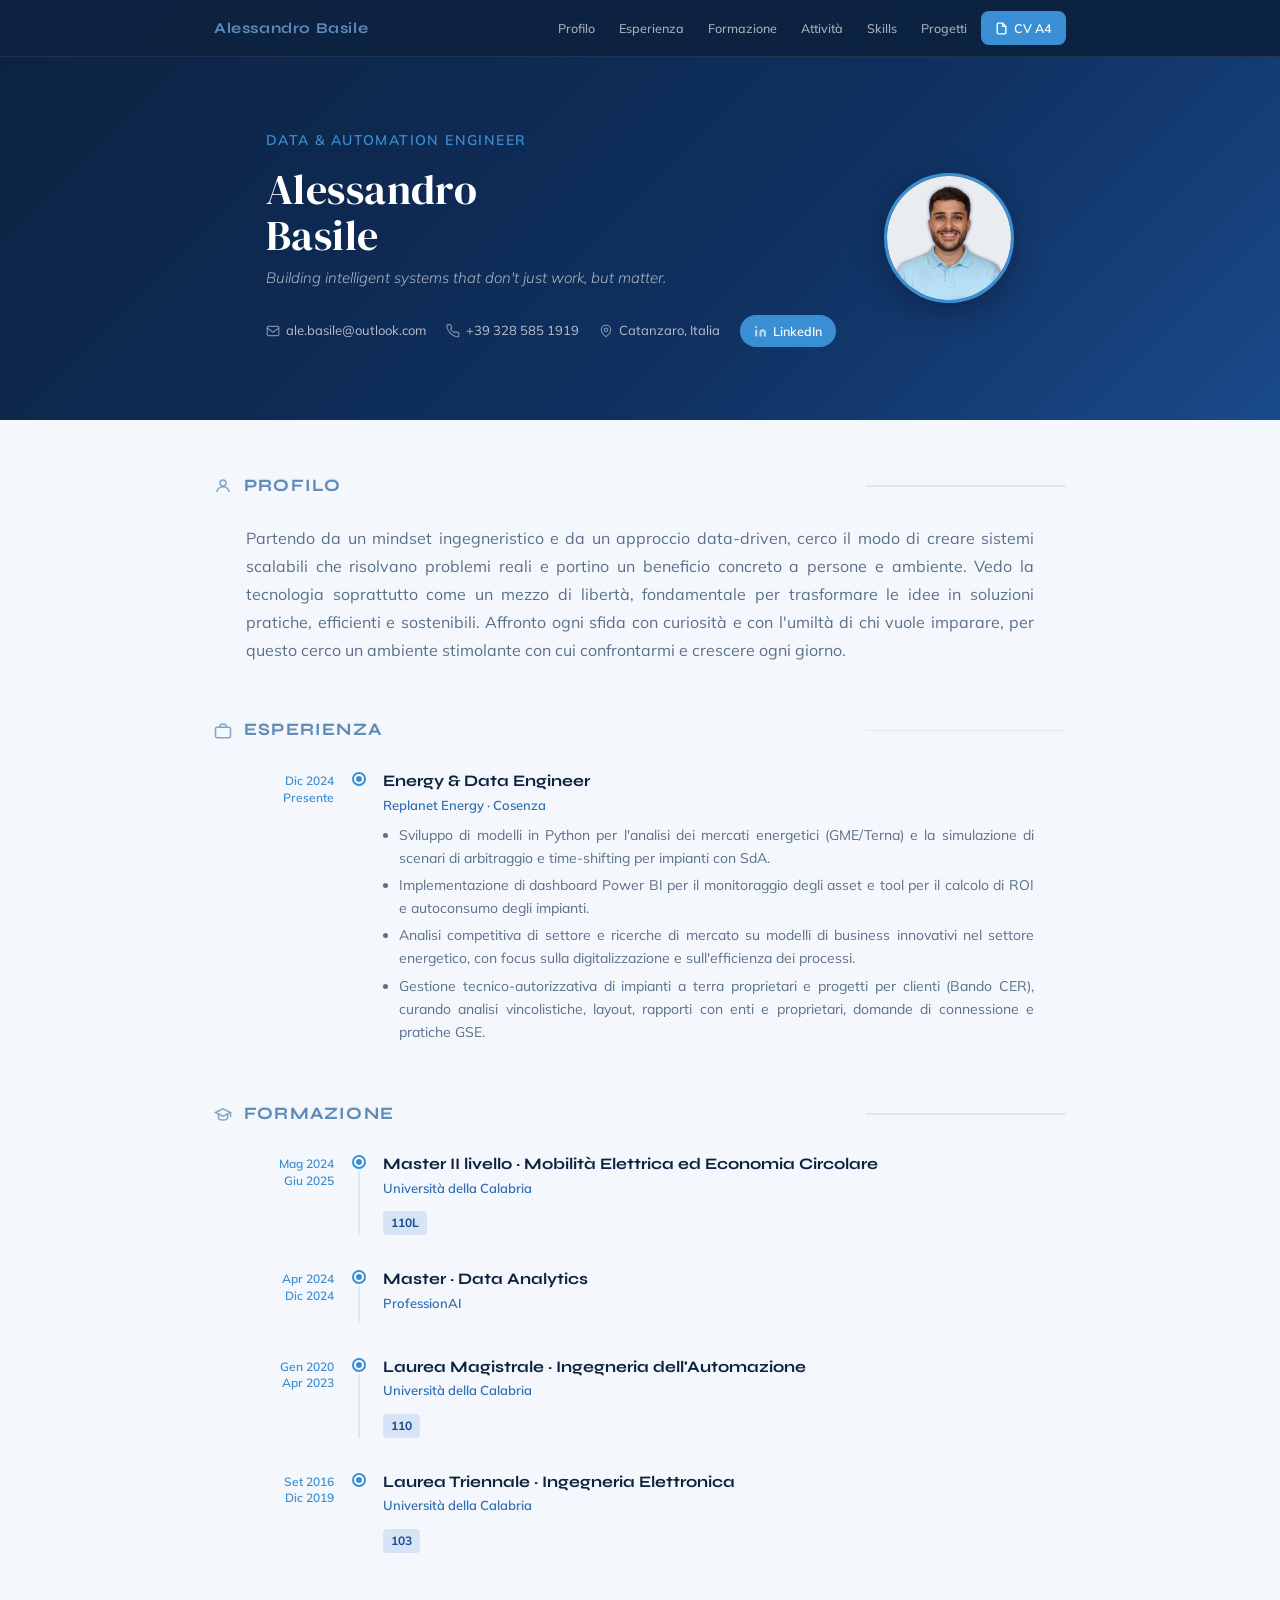
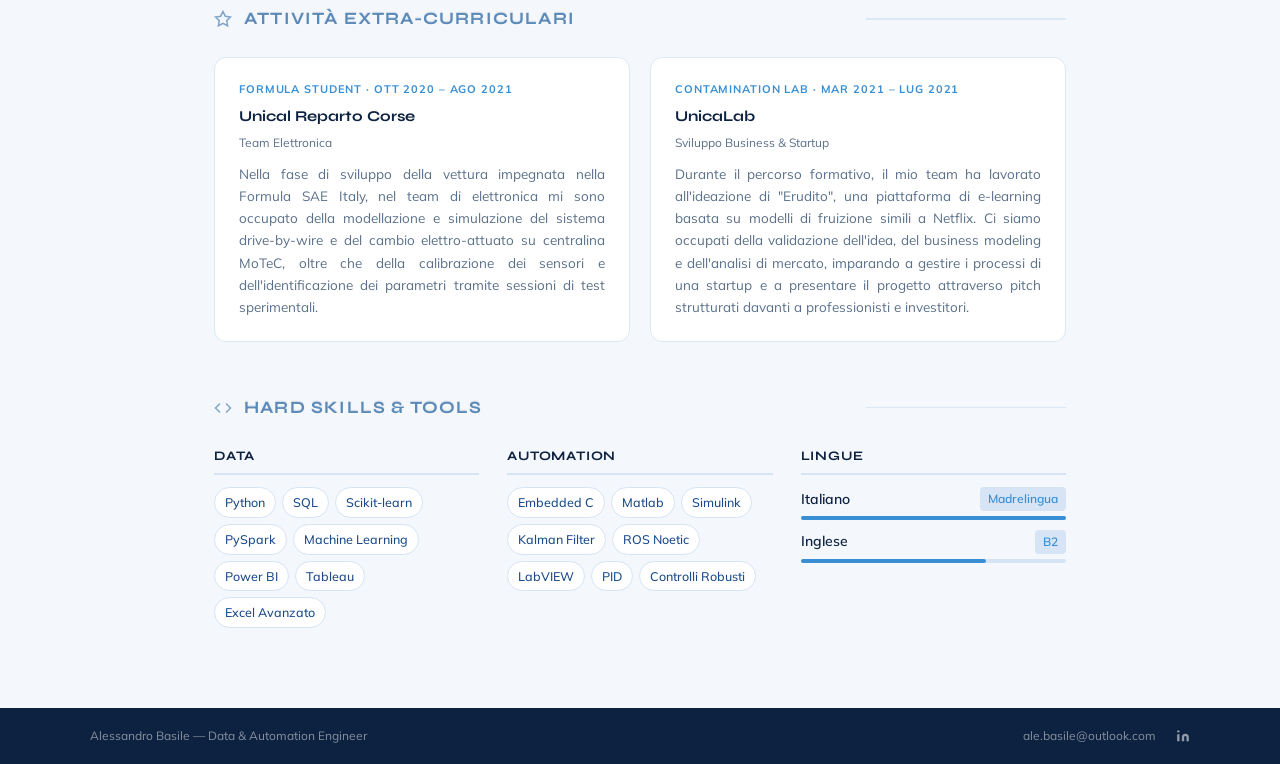
==== index.html @ c38fd9f2 "Add files via upload" ====
<!DOCTYPE html>
<html lang="it">
<head>
  <meta charset="UTF-8">
  <meta name="viewport" content="width=device-width, initial-scale=1.0">
  <title>Alessandro Basile — Data & Automation Engineer</title>
  <link href="https://fonts.googleapis.com/css2?family=Syne:wght@400;600;700;800&family=Mulish:ital,wght@0,300;0,400;0,500;0,600;1,300&family=DM+Serif+Display&display=swap" rel="stylesheet">
  <style>
    :root {
      --navy:   #0d2240;
      --blue:   #1a4a8a;
      --mid:    #2f6db5;
      --accent: #3a8fd4;
      --light:  #d6e4f5;
      --bg:     #f4f7fb;
      --white:  #ffffff;
      --ink:    #1c2b3a;
      --muted:  #5a7089;
      --border: #dce8f4;
    }

    *, *::before, *::after { box-sizing: border-box; margin: 0; padding: 0; }
    html { scroll-behavior: smooth; }

    body {
      font-family: 'Mulish', sans-serif;
      font-size: 15px;
      color: var(--ink);
      background: var(--bg);
      line-height: 1.65;
      overflow-x: hidden;
    }

    /* ── NAVBAR ── */
    nav {
      position: fixed;
      top: 0; left: 0; right: 0;
      z-index: 100;
      background: rgba(13,34,64,.95);
      backdrop-filter: blur(8px);
      -webkit-backdrop-filter: blur(8px);
      border-bottom: 1px solid rgba(255,255,255,.08);
    }

    .nav-inner {
      max-width: 900px;
      margin: 0 auto;
      padding: 0 24px;
      height: 56px;
      display: flex;
      align-items: center;
      justify-content: space-between;
      gap: 16px;
    }

    .nav-logo {
      font-family: 'Syne', sans-serif;
      font-weight: 700;
      font-size: 15px;
      color: #5b8ab8;
      letter-spacing: .04em;
      white-space: nowrap;
    }

    .nav-logo span { color: #5b8ab8; }

    .nav-links {
      display: flex;
      align-items: center;
      gap: 4px;
      list-style: none;
      flex-wrap: nowrap;
    }

    .nav-links a {
      color: rgba(255,255,255,.65);
      text-decoration: none;
      font-size: 12.5px;
      font-weight: 500;
      padding: 6px 10px;
      border-radius: 6px;
      transition: color .2s, background .2s;
      white-space: nowrap;
    }

    .nav-links a:hover { color: var(--white); background: rgba(255,255,255,.08); }

    .btn-cv {
      display: inline-flex;
      align-items: center;
      gap: 6px;
      background: var(--accent);
      color: var(--white) !important;
      padding: 7px 14px !important;
      border-radius: 8px !important;
      font-weight: 600 !important;
      font-size: 12.5px !important;
      transition: background .2s, transform .15s !important;
    }

    .btn-cv:hover { background: var(--mid) !important; transform: translateY(-1px); }

    /* Hamburger */
    .hamburger {
      display: none;
      flex-direction: column;
      gap: 5px;
      cursor: pointer;
      padding: 4px;
      background: none;
      border: none;
    }

    .hamburger span {
      display: block;
      width: 22px;
      height: 2px;
      background: rgba(255,255,255,.8);
      border-radius: 2px;
      transition: .3s;
    }

    .mobile-menu {
      display: none;
      flex-direction: column;
      background: rgba(13,34,64,.98);
      padding: 12px 24px 16px;
      gap: 4px;
    }

    .mobile-menu a {
      color: rgba(255,255,255,.75);
      text-decoration: none;
      font-size: 14px;
      font-weight: 500;
      padding: 8px 0;
      border-bottom: 1px solid rgba(255,255,255,.06);
    }

    .mobile-menu a:last-child { border-bottom: none; }
    .mobile-menu.open { display: flex; }

    /* ── HERO ── */
    #hero {
      padding-top: 56px;
      background: linear-gradient(135deg, var(--navy) 0%, #0f3060 60%, #1a4a8a 100%);
      min-height: 420px;
      display: flex;
      align-items: center;
    }

    .hero-inner {
      max-width: 900px;
      margin: 0 auto;
      padding: 60px 24px;
      display: flex;
      flex-direction: row-reverse;
      gap: 48px;
      align-items: center;
      justify-content: flex-end;
    }

    .hero-photo {
      flex-shrink: 0;
      width: 130px;
      height: 130px;
      border-radius: 50%;
      border: 3px solid var(--accent);
      overflow: hidden;
      box-shadow: 0 8px 32px rgba(0,0,0,.3);
    }

    .hero-photo img { width: 100%; height: 100%; object-fit: cover; }

    .hero-text h1 {
      font-family: 'DM Serif Display', Georgia, serif;
      font-size: clamp(28px, 5vw, 42px);
      font-weight: 400;
      color: var(--white);
      line-height: 1.1;
      margin-bottom: 8px;
      letter-spacing: .01em;
    }

    .hero-text .role {
      font-size: 14px;
      font-weight: 600;
      color: var(--accent);
      letter-spacing: .1em;
      text-transform: uppercase;
      margin-bottom: 14px;
    }

    .hero-text .tagline {
      font-size: 15px;
      color: rgba(255,255,255,.65);
      font-style: italic;
      font-weight: 300;
      max-width: 500px;
      margin-bottom: 24px;
    }

    .hero-contacts {
      display: flex;
      flex-wrap: wrap;
      gap: 8px 20px;
      align-items: center;
    }

    .hero-contact {
      display: flex;
      align-items: center;
      gap: 6px;
      color: rgba(255,255,255,.7);
      font-size: 13px;
      text-decoration: none;
      transition: color .2s;
    }

    .hero-contact:hover { color: var(--white); }

    .hero-contact svg { opacity: .65; flex-shrink: 0; }

    .btn-linkedin {
      display: inline-flex;
      align-items: center;
      gap: 6px;
      background: var(--accent);
      color: var(--white) !important;
      padding: 6px 14px;
      border-radius: 20px;
      font-size: 12.5px;
      font-weight: 600;
    }

    /* ── MAIN CONTENT ── */
    main {
      max-width: 900px;
      margin: 0 auto;
      padding: 0 24px 80px;
    }

    /* ── SECTION BLOCK ── */
    .section-block {
      padding: 56px 0 0;
    }

    .section-head {
      display: flex;
      align-items: center;
      gap: 12px;
      margin-bottom: 28px;
    }

    .section-head svg {
      flex-shrink: 0;
      color: #5b8ab8;
      opacity: .75;
    }

    .section-head h2 {
      font-family: 'Syne', sans-serif;
      font-size: clamp(14px, 2vw, 17px);
      font-weight: 700;
      color: #5b8ab8;
      letter-spacing: .07em;
      text-transform: uppercase;
      line-height: 1.2;
      flex: 1;
      text-shadow:
        0px 1px 2px rgba(255,255,255,0.9),
        0px -1px 1px rgba(26,74,138,0.2);
    }

    .section-head::after {
      content: '';
      flex: 1;
      height: 1.5px;
      background: var(--border);
      max-width: 200px;
    }

    /* ── PROFILO ── */
    .profile-text {
      font-size: 16px;
      line-height: 1.75;
      color: var(--muted);
      text-align: justify;
      padding: 0 32px;
    }

    /* ── TIMELINE (Esperienza + Formazione) ── */
    .timeline { display: flex; flex-direction: column; gap: 0; padding-right: 32px; }

    .timeline-item {
      display: grid;
      grid-template-columns: 120px 1px 1fr;
      gap: 0 24px;
      padding-bottom: 32px;
    }

    .timeline-item:last-child { padding-bottom: 0; }

    .tl-date {
      text-align: right;
      padding-top: 4px;
      font-size: 12px;
      font-weight: 600;
      color: var(--accent);
      line-height: 1.4;
    }

    .tl-line {
      display: flex;
      flex-direction: column;
      align-items: center;
      position: relative;
    }

    .tl-dot {
      width: 10px;
      height: 10px;
      border-radius: 50%;
      background: var(--accent);
      border: 2px solid var(--white);
      box-shadow: 0 0 0 2px var(--accent);
      flex-shrink: 0;
      margin-top: 5px;
      z-index: 1;
    }

    .tl-bar {
      flex: 1;
      width: 2px;
      background: var(--border);
      margin-top: 4px;
    }

    .timeline-item:last-child .tl-bar { display: none; }

    .tl-content { padding-top: 2px; }

    .tl-role {
      font-family: 'Syne', sans-serif;
      font-size: 16px;
      font-weight: 700;
      color: var(--navy);
      line-height: 1.3;
      margin-bottom: 3px;
    }

    .tl-org {
      font-size: 13px;
      font-weight: 600;
      color: var(--mid);
      margin-bottom: 8px;
    }

    .tl-desc {
      font-size: 14px;
      color: var(--muted);
      line-height: 1.65;
    }

    .tl-desc ul {
      padding-left: 16px;
    }

    .tl-desc li {
      margin-bottom: 4px;
      text-align: justify;
    }

    .tl-grade {
      display: inline-block;
      margin-top: 4px;
      font-size: 12px;
      font-weight: 700;
      background: var(--light);
      color: var(--blue);
      padding: 2px 8px;
      border-radius: 4px;
    }

    /* ── ATTIVITÀ EXTRA ── */
    .extra-grid {
      display: grid;
      grid-template-columns: 1fr 1fr;
      gap: 20px;
    }

    .extra-card {
      background: var(--white);
      border: 1px solid var(--border);
      border-radius: 12px;
      padding: 22px 24px;
      transition: box-shadow .2s, transform .2s;
    }

    .extra-card:hover {
      box-shadow: 0 6px 24px rgba(26,74,138,.1);
      transform: translateY(-2px);
    }

    .extra-card-tag {
      font-size: 11px;
      font-weight: 700;
      color: var(--accent);
      letter-spacing: .08em;
      text-transform: uppercase;
      margin-bottom: 6px;
    }

    .extra-card-title {
      font-family: 'Syne', sans-serif;
      font-size: 15px;
      font-weight: 700;
      color: var(--navy);
      margin-bottom: 4px;
    }

    .extra-card-dates {
      font-size: 12px;
      color: var(--muted);
      margin-bottom: 10px;
    }

    .extra-card-desc {
      font-size: 13.5px;
      color: var(--muted);
      line-height: 1.65;
      text-align: justify;
    }

    /* ── SKILLS ── */
    .skills-layout {
      display: grid;
      grid-template-columns: 1fr 1fr 1fr;
      gap: 28px;
    }

    .skill-col-title {
      font-family: 'Syne', sans-serif;
      font-size: 13px;
      font-weight: 700;
      color: var(--navy);
      text-transform: uppercase;
      letter-spacing: .06em;
      margin-bottom: 12px;
      padding-bottom: 6px;
      border-bottom: 2px solid var(--light);
    }

    .skill-chips {
      display: flex;
      flex-wrap: wrap;
      gap: 6px;
    }

    .chip {
      text-decoration: none;
      font-size: 12.5px;
      background: var(--white);
      color: var(--blue);
      border: 1px solid var(--light);
      padding: 4px 10px;
      border-radius: 20px;
      font-weight: 500;
      transition: background .2s, color .2s, border-color .2s;
    }

    .chip:hover {
      background: var(--accent);
      color: var(--white);
      border-color: var(--accent);
    }

    /* Languages */
    .lang-list { display: flex; flex-direction: column; gap: 10px; }

    .lang-row {
      display: flex;
      justify-content: space-between;
      align-items: center;
    }

    .lang-name-s {
      font-weight: 600;
      font-size: 14px;
      color: var(--navy);
    }

    .lang-badge {
      font-size: 12px;
      font-weight: 600;
      color: var(--accent);
      background: var(--light);
      padding: 2px 8px;
      border-radius: 4px;
    }

    .lang-bar-wrap {
      height: 4px;
      background: var(--light);
      border-radius: 2px;
      margin-top: 5px;
    }

    .lang-bar-fill {
      height: 100%;
      background: var(--accent);
      border-radius: 2px;
    }

    .btn-see-projects {
      display: inline-flex;
      align-items: center;
      gap: 8px;
      background: var(--navy);
      color: var(--white);
      text-decoration: none;
      padding: 10px 22px;
      border-radius: 8px;
      font-size: 14px;
      font-weight: 600;
      transition: background .2s, transform .15s;
    }

    .btn-see-projects:hover {
      background: var(--blue);
      transform: translateY(-1px);
    }

    .btn-see-projects--accent {
      background: var(--accent);
    }

    .btn-see-projects--accent:hover {
      background: var(--mid);
    }

    /* ── PROGETTI ── */
    .projects-grid {
      display: grid;
      grid-template-columns: repeat(auto-fill, minmax(260px, 1fr));
      gap: 20px;
    }

    .project-card {
      background: var(--white);
      border: 1px solid var(--border);
      border-radius: 12px;
      overflow: hidden;
      transition: box-shadow .2s, transform .2s;
    }

    .project-card:hover {
      box-shadow: 0 8px 28px rgba(26,74,138,.12);
      transform: translateY(-3px);
    }

    .project-card-inner {
      padding: 22px 24px;
    }

    .project-tag {
      font-size: 11px;
      font-weight: 700;
      color: var(--accent);
      letter-spacing: .08em;
      text-transform: uppercase;
      margin-bottom: 8px;
    }

    .project-title {
      font-family: 'Syne', sans-serif;
      font-size: 16px;
      font-weight: 700;
      color: var(--navy);
      margin-bottom: 8px;
      line-height: 1.3;
    }

    .project-desc {
      font-size: 13.5px;
      color: var(--muted);
      line-height: 1.6;
      margin-bottom: 14px;
    }

    .project-chips {
      display: flex;
      flex-wrap: wrap;
      gap: 6px;
    }

    /* ── FOOTER ── */
    footer {
      background: var(--navy);
      color: rgba(255,255,255,.5);
      padding: 18px 24px;
      font-size: 12px;
    }

    .footer-inner {
      max-width: 1100px;
      margin: 0 auto;
      display: flex;
      justify-content: space-between;
      align-items: center;
      flex-wrap: wrap;
      gap: 10px;
    }

    .footer-links {
      display: flex;
      align-items: center;
      gap: 20px;
    }

    .footer-linkedin {
      display: inline-flex;
      align-items: center;
      color: rgba(255,255,255,.55);
      text-decoration: none;
      transition: color .2s;
    }

    .footer-linkedin:hover { color: #5b8ab8; }

    footer a { color: rgba(255,255,255,.55); text-decoration: none; }

    /* ── RESPONSIVE ── */
    @media (max-width: 700px) {
      .hero-inner {
        flex-direction: column;
        align-items: flex-start;
        gap: 24px;
        padding: 40px 24px;
      }

      .timeline-item {
        grid-template-columns: 1px 1fr;
        gap: 0 16px;
      }

      .tl-date {
        display: none;
      }

      .tl-role { font-size: 15px; }

      .extra-grid { grid-template-columns: 1fr; }

      .skills-layout {
        grid-template-columns: 1fr 1fr;
        gap: 20px;
      }

      .nav-links { display: none; }
      .hamburger { display: flex; }
    }

    @media (max-width: 480px) {
      .skills-layout { grid-template-columns: 1fr; }

      .hero-text h1 { font-size: 26px; }

      .hero-photo {
        width: 90px;
        height: 90px;
      }
    }

    /* ── SCROLL REVEAL ── */
    .reveal {
      opacity: 1;
      transform: none;
      transition: opacity .55s ease, transform .55s ease;
    }

    .js-reveal .reveal {
      opacity: 0;
      transform: translateY(24px);
    }

    .js-reveal .reveal.visible {
      opacity: 1;
      transform: none;
    }
  </style>
</head>
<body>

<!-- ══ NAVBAR ══ -->
<nav>
  <div class="nav-inner">
    <div class="nav-logo">Alessandro <span>Basile</span></div>
    <ul class="nav-links">
      <li><a href="#profilo">Profilo</a></li>
      <li><a href="#esperienza">Esperienza</a></li>
      <li><a href="#formazione">Formazione</a></li>
      <li><a href="#extra">Attività</a></li>
      <li><a href="#skills">Skills</a></li>
      <li><a href="projects.html">Progetti</a></li>
      <li>
        <a href="cv.html" target="_blank" class="btn-cv">
          <svg width="13" height="13" viewBox="0 0 24 24" fill="none" stroke="currentColor" stroke-width="2.5"><path d="M14 2H6a2 2 0 0 0-2 2v16a2 2 0 0 0 2 2h12a2 2 0 0 0 2-2V8z"/><polyline points="14 2 14 8 20 8"/></svg>
          CV A4
        </a>
      </li>
    </ul>
    <button class="hamburger" onclick="toggleMenu()" aria-label="Menu">
      <span></span><span></span><span></span>
    </button>
  </div>
  <div class="mobile-menu" id="mobileMenu">
    <a href="#profilo" onclick="closeMenu()">Profilo</a>
    <a href="#esperienza" onclick="closeMenu()">Esperienza</a>
    <a href="#formazione" onclick="closeMenu()">Formazione</a>
    <a href="#extra" onclick="closeMenu()">Attività</a>
    <a href="#skills" onclick="closeMenu()">Skills</a>
    <a href="projects.html" onclick="closeMenu()">Progetti</a>
    <a href="cv.html" target="_blank" onclick="closeMenu()">📄 CV versione A4</a>
  </div>
</nav>

<!-- ══ HERO ══ -->
<section id="hero">
  <div class="hero-inner">
    <div class="hero-photo">
      <img src="[data-uri]" alt="Alessandro Basile">
    </div>
    <div class="hero-text">
      <p class="role">Data &amp; Automation Engineer</p>
      <h1>Alessandro<br>Basile</h1>
      <p class="tagline">Building intelligent systems that don't just work, but matter.</p>
      <div class="hero-contacts">
        <span class="hero-contact">
          <svg width="14" height="14" viewBox="0 0 24 24" fill="none" stroke="currentColor" stroke-width="2"><rect x="2" y="4" width="20" height="16" rx="2"/><path d="m2 7 10 7 10-7"/></svg>
          <span id="em-hero"></span>
        </span>
        <script>document.getElementById('em-hero').textContent='ale.basile'+'@'+'outlook.com';</script>
        <span class="hero-contact">
          <svg width="14" height="14" viewBox="0 0 24 24" fill="none" stroke="currentColor" stroke-width="2"><path d="M22 16.92v3a2 2 0 0 1-2.18 2 19.79 19.79 0 0 1-8.63-3.07A19.5 19.5 0 0 1 4.69 12a19.79 19.79 0 0 1-3.07-8.67A2 2 0 0 1 3.66 1h3a2 2 0 0 1 2 1.72c.127.96.361 1.903.7 2.81a2 2 0 0 1-.45 2.11L7.91 8.64a16 16 0 0 0 6.29 6.29l.95-.95a2 2 0 0 1 2.11-.45c.907.339 1.85.573 2.81.7A2 2 0 0 1 22 16.92z"/></svg>
          +39 328 585 1919
        </span>
        <span class="hero-contact">
          <svg width="14" height="14" viewBox="0 0 24 24" fill="none" stroke="currentColor" stroke-width="2"><path d="M20 10c0 6-8 12-8 12s-8-6-8-12a8 8 0 0 1 16 0Z"/><circle cx="12" cy="10" r="3"/></svg>
          Catanzaro, Italia
        </span>
        <a href="https://www.linkedin.com/in/alessandro-basile/" target="_blank" class="hero-contact btn-linkedin">
          <svg width="13" height="13" viewBox="0 0 24 24" fill="currentColor"><path d="M16 8a6 6 0 0 1 6 6v7h-4v-7a2 2 0 0 0-2-2 2 2 0 0 0-2 2v7h-4v-7a6 6 0 0 1 6-6z"/><rect x="2" y="9" width="4" height="12"/><circle cx="4" cy="4" r="2"/></svg>
          LinkedIn
        </a>
      </div>
    </div>
  </div>
</section>

<main>

  <!-- ══ PROFILO ══ -->
  <div id="profilo" class="section-block reveal">
    <div class="section-head">
      <svg width="18" height="18" viewBox="0 0 24 24" fill="none" stroke="currentColor" stroke-width="2"><circle cx="12" cy="8" r="4"/><path d="M4 20c0-4 3.6-7 8-7s8 3 8 7"/></svg>
      <h2>Profilo</h2>
    </div>
    <p class="profile-text">Partendo da un mindset ingegneristico e da un approccio data-driven, cerco il modo di creare sistemi scalabili che risolvano problemi reali e portino un beneficio concreto a persone e ambiente. Vedo la tecnologia soprattutto come un mezzo di libertà, fondamentale per trasformare le idee in soluzioni pratiche, efficienti e sostenibili. Affronto ogni sfida con curiosità e con l'umiltà di chi vuole imparare, per questo cerco un ambiente stimolante con cui confrontarmi e crescere ogni giorno.</p>
  </div>

  <!-- ══ ESPERIENZA ══ -->
  <div id="esperienza" class="section-block reveal">
    <div class="section-head">
      <svg width="18" height="18" viewBox="0 0 24 24" fill="none" stroke="currentColor" stroke-width="2"><rect x="2" y="7" width="20" height="14" rx="2"/><path d="M16 7V5a2 2 0 0 0-2-2h-4a2 2 0 0 0-2 2v2"/></svg>
      <h2>Esperienza</h2>
    </div>
    <div class="timeline">
      <div class="timeline-item">
        <div class="tl-date">Dic 2024<br>Presente</div>
        <div class="tl-line"><div class="tl-dot"></div><div class="tl-bar"></div></div>
        <div class="tl-content">
          <div class="tl-role">Energy &amp; Data Engineer</div>
          <div class="tl-org">Replanet Energy · Cosenza</div>
          <div class="tl-desc">
            <ul>
              <li>Sviluppo di modelli in Python per l'analisi dei mercati energetici (GME/Terna) e la simulazione di scenari di arbitraggio e time-shifting per impianti con SdA.</li>
              <li>Implementazione di dashboard Power BI per il monitoraggio degli asset e tool per il calcolo di ROI e autoconsumo degli impianti.</li>
              <li>Analisi competitiva di settore e ricerche di mercato su modelli di business innovativi nel settore energetico, con focus sulla digitalizzazione e sull'efficienza dei processi.</li>
              <li>Gestione tecnico-autorizzativa di impianti a terra proprietari e progetti per clienti (Bando CER), curando analisi vincolistiche, layout, rapporti con enti e proprietari, domande di connessione e pratiche GSE.</li>
            </ul>
          </div>
        </div>
      </div>
    </div>
  </div>

  <!-- ══ FORMAZIONE ══ -->
  <div id="formazione" class="section-block reveal">
    <div class="section-head">
      <svg width="18" height="18" viewBox="0 0 24 24" fill="none" stroke="currentColor" stroke-width="2"><path d="M22 10v6M2 10l10-5 10 5-10 5z"/><path d="M6 12v5c0 2 2 3 6 3s6-1 6-3v-5"/></svg>
      <h2>Formazione</h2>
    </div>
    <div class="timeline">
      <div class="timeline-item">
        <div class="tl-date">Mag 2024<br>Giu 2025</div>
        <div class="tl-line"><div class="tl-dot"></div><div class="tl-bar"></div></div>
        <div class="tl-content">
          <div class="tl-role">Master II livello · Mobilità Elettrica ed Economia Circolare</div>
          <div class="tl-org">Università della Calabria</div>
          <span class="tl-grade">110L</span>
        </div>
      </div>
      <div class="timeline-item">
        <div class="tl-date">Apr 2024<br>Dic 2024</div>
        <div class="tl-line"><div class="tl-dot"></div><div class="tl-bar"></div></div>
        <div class="tl-content">
          <div class="tl-role">Master · Data Analytics</div>
          <div class="tl-org">ProfessionAI</div>
        </div>
      </div>
      <div class="timeline-item">
        <div class="tl-date">Gen 2020<br>Apr 2023</div>
        <div class="tl-line"><div class="tl-dot"></div><div class="tl-bar"></div></div>
        <div class="tl-content">
          <div class="tl-role">Laurea Magistrale · Ingegneria dell'Automazione</div>
          <div class="tl-org">Università della Calabria</div>
          <span class="tl-grade">110</span>
        </div>
      </div>
      <div class="timeline-item">
        <div class="tl-date">Set 2016<br>Dic 2019</div>
        <div class="tl-line"><div class="tl-dot"></div><div class="tl-bar"></div></div>
        <div class="tl-content">
          <div class="tl-role">Laurea Triennale · Ingegneria Elettronica</div>
          <div class="tl-org">Università della Calabria</div>
          <span class="tl-grade">103</span>
        </div>
      </div>
    </div>
  </div>

  <!-- ══ ATTIVITÀ EXTRA ══ -->
  <div id="extra" class="section-block reveal">
    <div class="section-head">
      <svg width="18" height="18" viewBox="0 0 24 24" fill="none" stroke="currentColor" stroke-width="2"><polygon points="12 2 15.09 8.26 22 9.27 17 14.14 18.18 21.02 12 17.77 5.82 21.02 7 14.14 2 9.27 8.91 8.26 12 2"/></svg>
      <h2>Attività Extra-curriculari</h2>
    </div>
    <div class="extra-grid">
      <div class="extra-card">
        <div class="extra-card-tag">Formula Student · Ott 2020 – Ago 2021</div>
        <div class="extra-card-title">Unical Reparto Corse</div>
        <div class="extra-card-dates">Team Elettronica</div>
        <p class="extra-card-desc">Nella fase di sviluppo della vettura impegnata nella Formula SAE Italy, nel team di elettronica mi sono occupato della modellazione e simulazione del sistema drive-by-wire e del cambio elettro-attuato su centralina MoTeC, oltre che della calibrazione dei sensori e dell'identificazione dei parametri tramite sessioni di test sperimentali.</p>
      </div>
      <div class="extra-card">
        <div class="extra-card-tag">Contamination Lab · Mar 2021 – Lug 2021</div>
        <div class="extra-card-title">UnicaLab</div>
        <div class="extra-card-dates">Sviluppo Business &amp; Startup</div>
        <p class="extra-card-desc">Durante il percorso formativo, il mio team ha lavorato all'ideazione di "Erudito", una piattaforma di e-learning basata su modelli di fruizione simili a Netflix. Ci siamo occupati della validazione dell'idea, del business modeling e dell'analisi di mercato, imparando a gestire i processi di una startup e a presentare il progetto attraverso pitch strutturati davanti a professionisti e investitori.</p>
      </div>
    </div>
  </div>

  <!-- ══ SKILLS ══ -->
  <div id="skills" class="section-block reveal">
    <div class="section-head">
      <svg width="18" height="18" viewBox="0 0 24 24" fill="none" stroke="currentColor" stroke-width="2"><polyline points="16 18 22 12 16 6"/><polyline points="8 6 2 12 8 18"/></svg>
      <h2>Hard Skills &amp; Tools</h2>
    </div>
    <div class="skills-layout">
      <div>
        <div class="skill-col-title">Data</div>
        <div class="skill-chips">
          <a href="projects.html?skill=Python" class="chip">Python</a>
          <a href="projects.html?skill=SQL" class="chip">SQL</a>
          <a href="projects.html?skill=Scikit-learn" class="chip">Scikit-learn</a>
          <a href="projects.html?skill=PySpark" class="chip">PySpark</a>
          <a href="projects.html?skill=Machine Learning" class="chip">Machine Learning</a>
          <a href="projects.html?skill=Power BI" class="chip">Power BI</a>
          <a href="projects.html?skill=Tableau" class="chip">Tableau</a>
          <a href="projects.html?skill=Excel Avanzato" class="chip">Excel Avanzato</a>
        </div>
      </div>
      <div>
        <div class="skill-col-title">Automation</div>
        <div class="skill-chips">
          <a href="projects.html?skill=Embedded C" class="chip">Embedded C</a>
          <a href="projects.html?skill=Matlab" class="chip">Matlab</a>
          <a href="projects.html?skill=Simulink" class="chip">Simulink</a>
          <a href="projects.html?skill=Kalman Filter" class="chip">Kalman Filter</a>
          <a href="projects.html?skill=ROS Noetic" class="chip">ROS Noetic</a>
          <a href="projects.html?skill=LabVIEW" class="chip">LabVIEW</a>
          <a href="projects.html?skill=PID" class="chip">PID</a>
          <a href="projects.html?skill=Controlli Robusti" class="chip">Controlli Robusti</a>
        </div>
      </div>
      <div>
        <div class="skill-col-title">Lingue</div>
        <div class="lang-list">
          <div>
            <div class="lang-row">
              <span class="lang-name-s">Italiano</span>
              <span class="lang-badge">Madrelingua</span>
            </div>
            <div class="lang-bar-wrap"><div class="lang-bar-fill" style="width:100%"></div></div>
          </div>
          <div>
            <div class="lang-row">
              <span class="lang-name-s">Inglese</span>
              <span class="lang-badge">B2</span>
            </div>
            <div class="lang-bar-wrap"><div class="lang-bar-fill" style="width:70%"></div></div>
          </div>
        </div>
      </div>
    </div>

  </div>



</main>

<!-- ══ FOOTER ══ -->
<footer>
  <div class="footer-inner">
    <span>Alessandro Basile &mdash; Data &amp; Automation Engineer</span>
    <div class="footer-links">
      <span id="em-footer-portfoliohtml"></span>
      <a href="https://www.linkedin.com/in/alessandro-basile/" target="_blank" class="footer-linkedin" title="LinkedIn" aria-label="LinkedIn">
        <svg width="14" height="14" viewBox="0 0 24 24" fill="currentColor"><path d="M16 8a6 6 0 0 1 6 6v7h-4v-7a2 2 0 0 0-2-2 2 2 0 0 0-2 2v7h-4v-7a6 6 0 0 1 6-6z"/><rect x="2" y="9" width="4" height="12"/><circle cx="4" cy="4" r="2"/></svg>
      </a>
    </div>
  </div>
</footer>
<script>document.getElementById('em-footer-portfoliohtml').textContent='ale.basile'+'@'+'outlook.com';</script>

<script data-cfasync="false" src="/cdn-cgi/scripts/5c5dd728/cloudflare-static/email-decode.min.js"></script><script>
  // Hamburger menu
  function toggleMenu() {
    document.getElementById('mobileMenu').classList.toggle('open');
  }
  function closeMenu() {
    document.getElementById('mobileMenu').classList.remove('open');
  }

  // Scroll reveal — only enable animation if page is in a real browsing context
  if (window.self === window.top) {
    document.body.classList.add('js-reveal');
    const reveals = document.querySelectorAll('.reveal');
    const observer = new IntersectionObserver((entries) => {
      entries.forEach(e => {
        if (e.isIntersecting) { e.target.classList.add('visible'); }
      });
    }, { threshold: 0.08 });
    reveals.forEach(r => observer.observe(r));
  }

  // Active nav link on scroll
  const sections = document.querySelectorAll('[id]');
  const navLinks = document.querySelectorAll('.nav-links a');
  window.addEventListener('scroll', () => {
    let current = '';
    sections.forEach(s => {
      if (
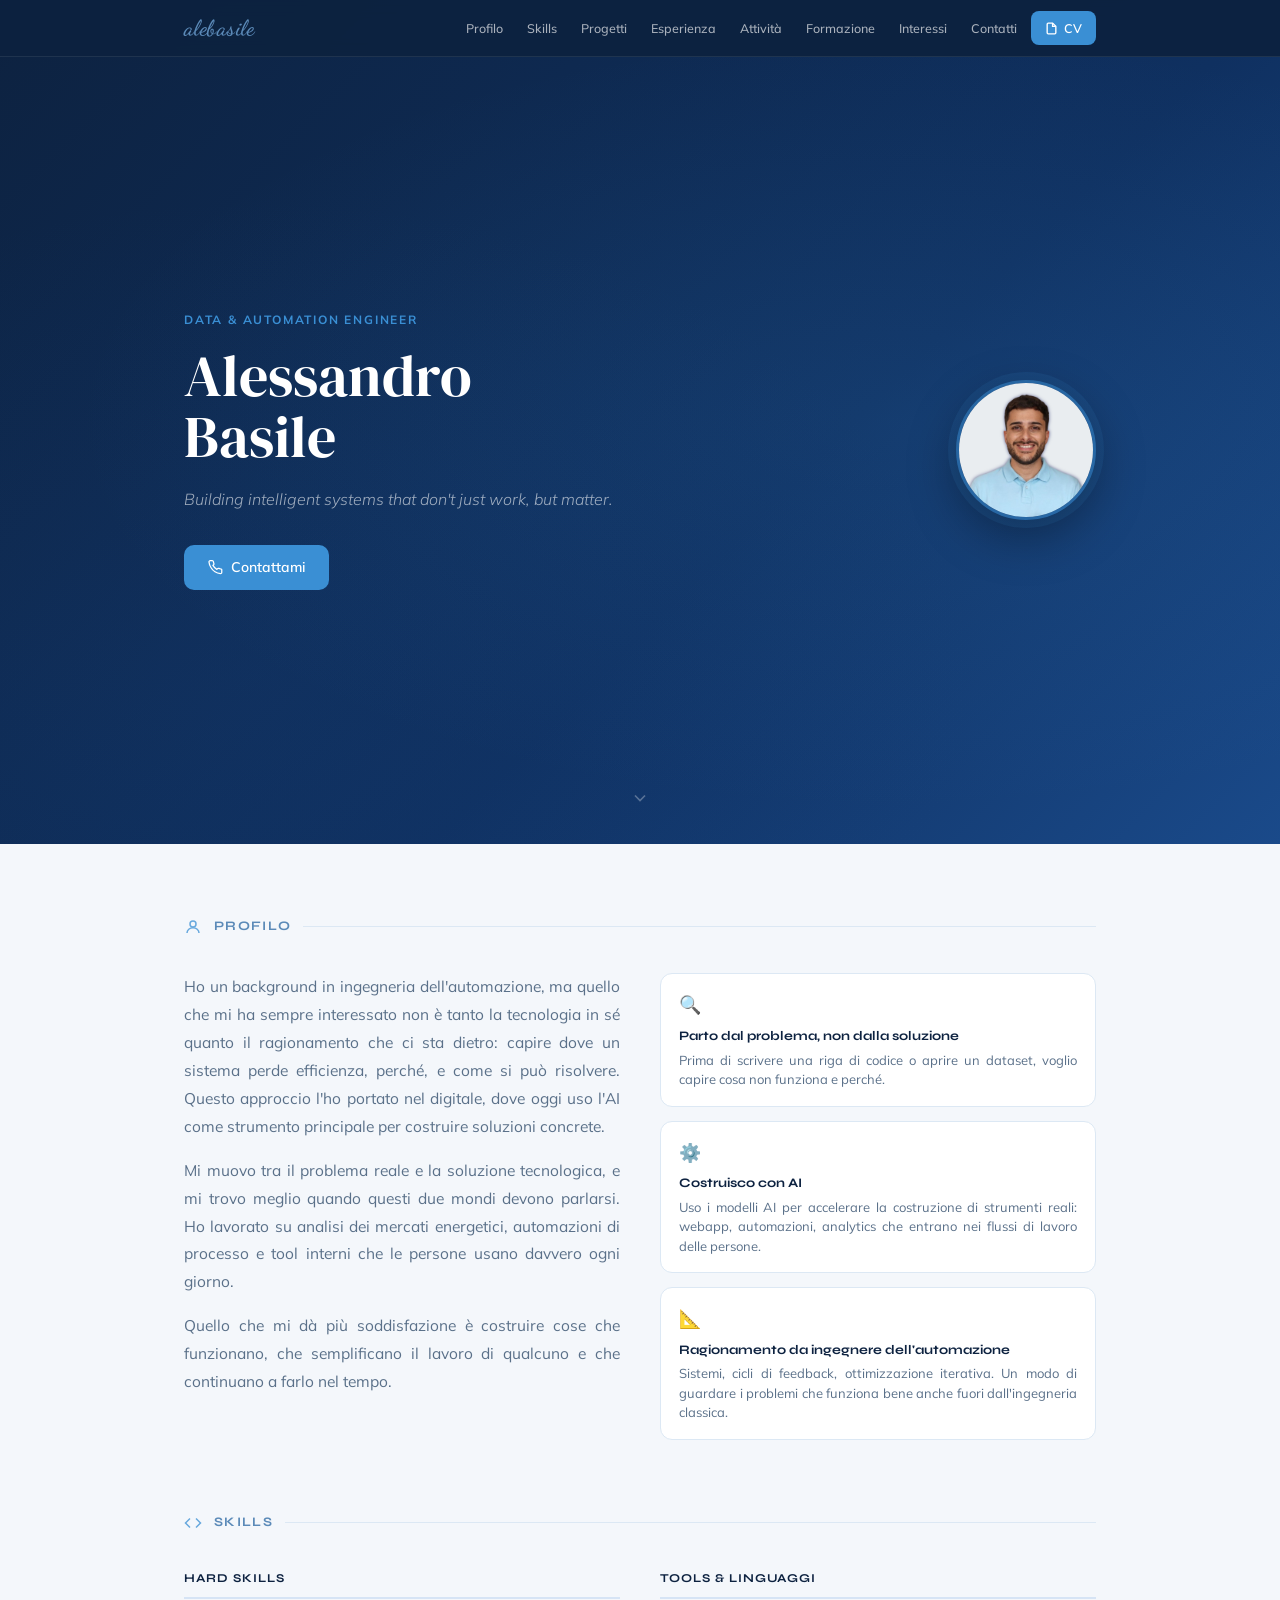
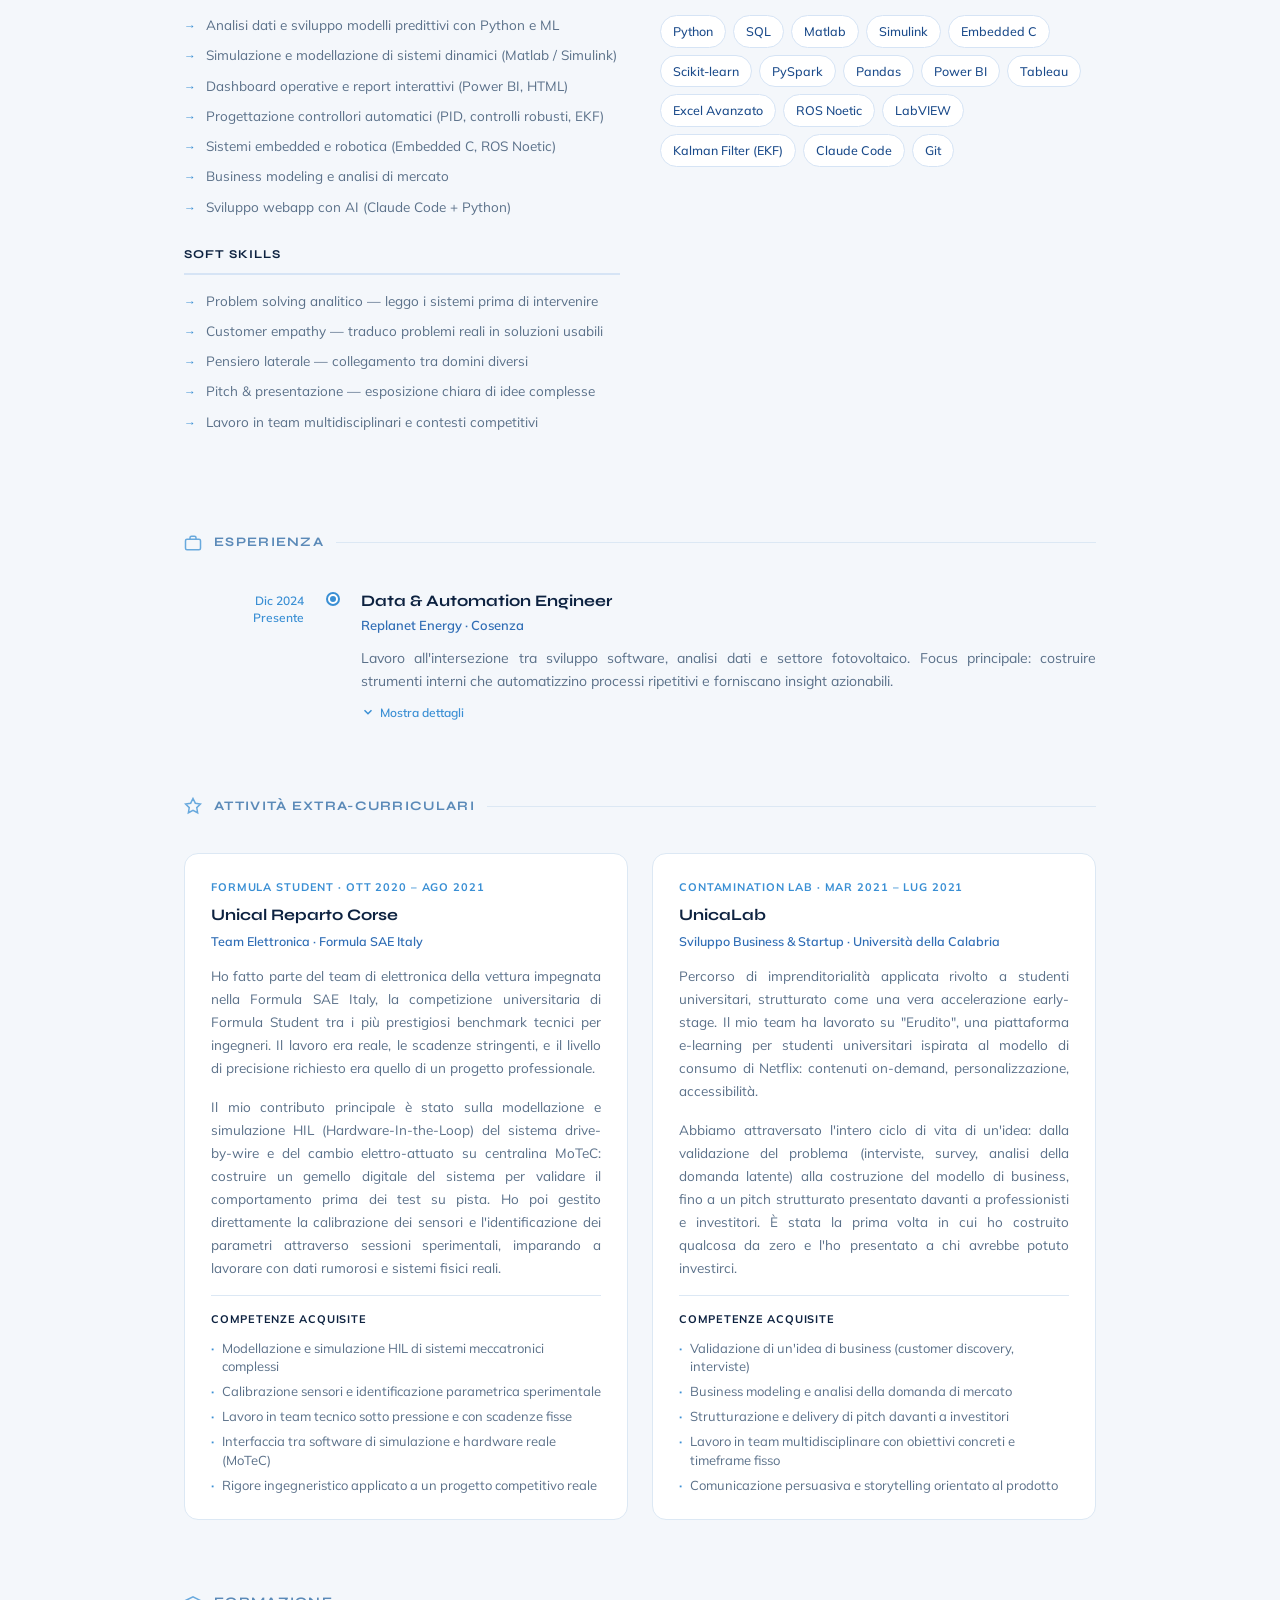
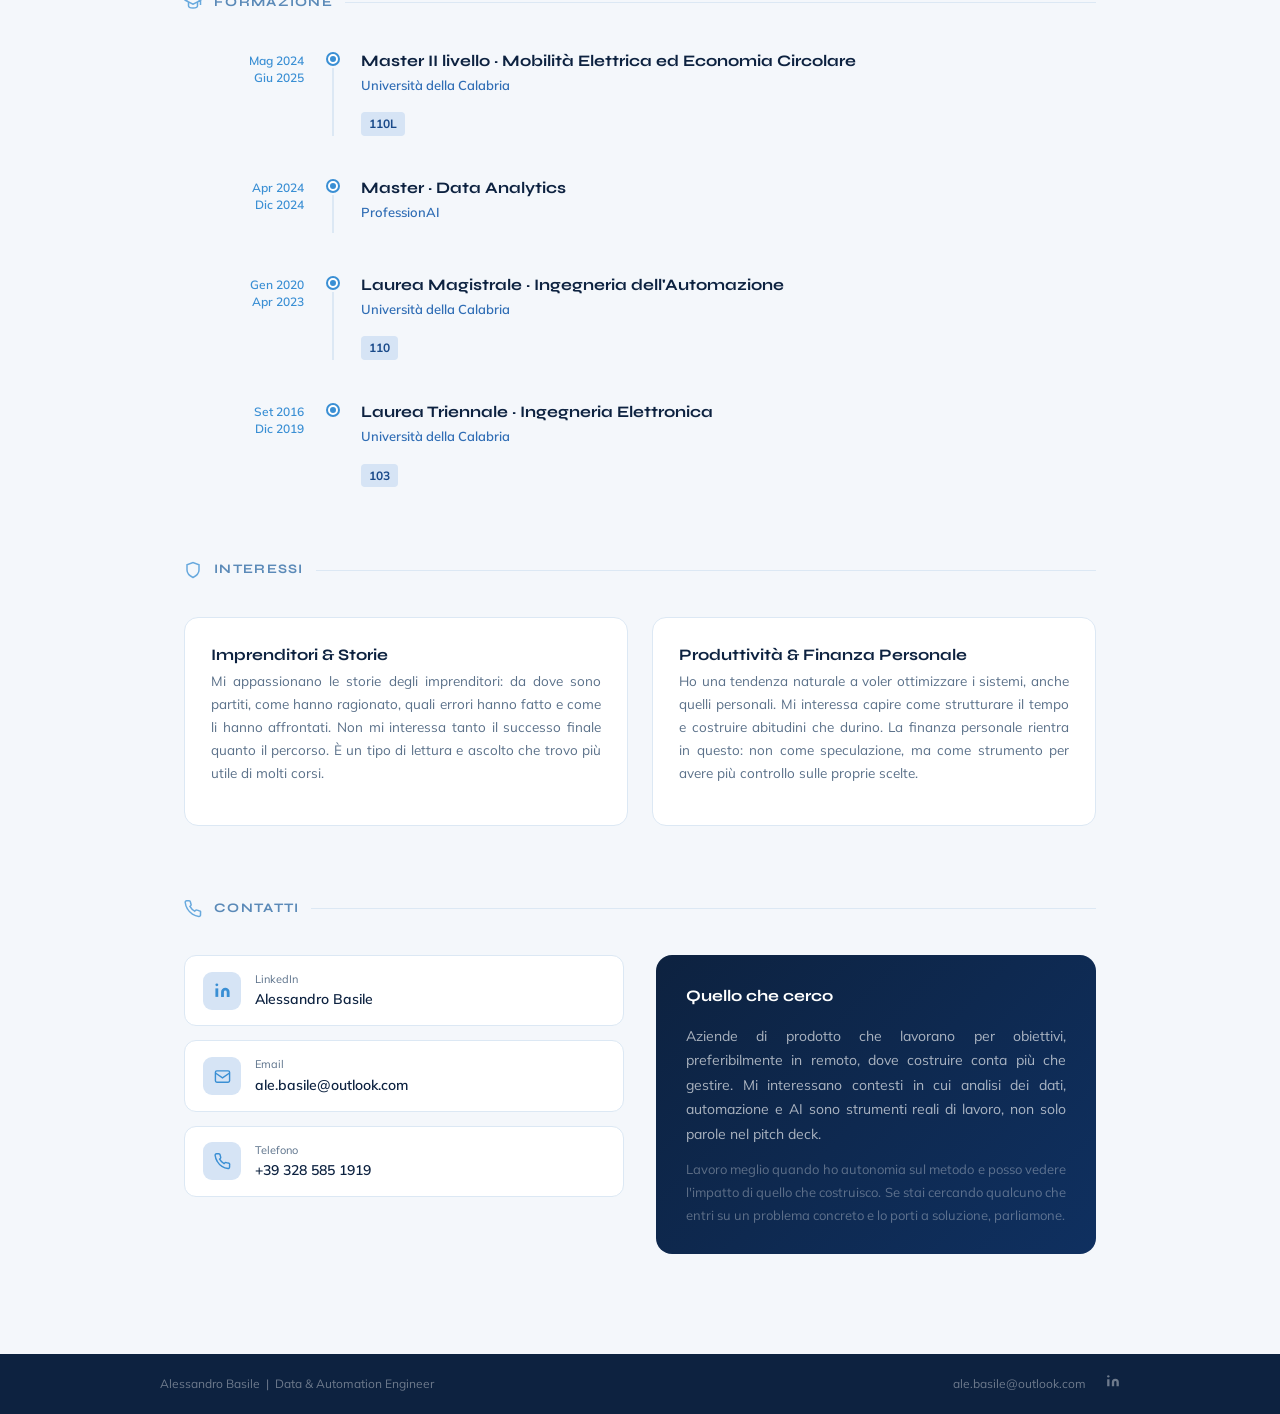
==== commit 9bdb11ef: "Add files via upload" ====
--- a/index.html
+++ b/index.html
@@ -3,710 +3,36 @@
 <head>
   <meta charset="UTF-8">
   <meta name="viewport" content="width=device-width, initial-scale=1.0">
-  <title>Alessandro Basile — Data & Automation Engineer</title>
-  <link href="https://fonts.googleapis.com/css2?family=Syne:wght@400;600;700;800&family=Mulish:ital,wght@0,300;0,400;0,500;0,600;1,300&family=DM+Serif+Display&display=swap" rel="stylesheet">
-  <style>
-    :root {
-      --navy:   #0d2240;
-      --blue:   #1a4a8a;
-      --mid:    #2f6db5;
-      --accent: #3a8fd4;
-      --light:  #d6e4f5;
-      --bg:     #f4f7fb;
-      --white:  #ffffff;
-      --ink:    #1c2b3a;
-      --muted:  #5a7089;
-      --border: #dce8f4;
-    }
-
-    *, *::before, *::after { box-sizing: border-box; margin: 0; padding: 0; }
-    html { scroll-behavior: smooth; }
-
-    body {
-      font-family: 'Mulish', sans-serif;
-      font-size: 15px;
-      color: var(--ink);
-      background: var(--bg);
-      line-height: 1.65;
-      overflow-x: hidden;
-    }
-
-    /* ── NAVBAR ── */
-    nav {
-      position: fixed;
-      top: 0; left: 0; right: 0;
-      z-index: 100;
-      background: rgba(13,34,64,.95);
-      backdrop-filter: blur(8px);
-      -webkit-backdrop-filter: blur(8px);
-      border-bottom: 1px solid rgba(255,255,255,.08);
-    }
-
-    .nav-inner {
-      max-width: 900px;
-      margin: 0 auto;
-      padding: 0 24px;
-      height: 56px;
-      display: flex;
-      align-items: center;
-      justify-content: space-between;
-      gap: 16px;
-    }
-
-    .nav-logo {
-      font-family: 'Syne', sans-serif;
-      font-weight: 700;
-      font-size: 15px;
-      color: #5b8ab8;
-      letter-spacing: .04em;
-      white-space: nowrap;
-    }
-
-    .nav-logo span { color: #5b8ab8; }
-
-    .nav-links {
-      display: flex;
-      align-items: center;
-      gap: 4px;
-      list-style: none;
-      flex-wrap: nowrap;
-    }
-
-    .nav-links a {
-      color: rgba(255,255,255,.65);
-      text-decoration: none;
-      font-size: 12.5px;
-      font-weight: 500;
-      padding: 6px 10px;
-      border-radius: 6px;
-      transition: color .2s, background .2s;
-      white-space: nowrap;
-    }
-
-    .nav-links a:hover { color: var(--white); background: rgba(255,255,255,.08); }
-
-    .btn-cv {
-      display: inline-flex;
-      align-items: center;
-      gap: 6px;
-      background: var(--accent);
-      color: var(--white) !important;
-      padding: 7px 14px !important;
-      border-radius: 8px !important;
-      font-weight: 600 !important;
-      font-size: 12.5px !important;
-      transition: background .2s, transform .15s !important;
-    }
-
-    .btn-cv:hover { background: var(--mid) !important; transform: translateY(-1px); }
-
-    /* Hamburger */
-    .hamburger {
-      display: none;
-      flex-direction: column;
-      gap: 5px;
-      cursor: pointer;
-      padding: 4px;
-      background: none;
-      border: none;
-    }
-
-    .hamburger span {
-      display: block;
-      width: 22px;
-      height: 2px;
-      background: rgba(255,255,255,.8);
-      border-radius: 2px;
-      transition: .3s;
-    }
-
-    .mobile-menu {
-      display: none;
-      flex-direction: column;
-      background: rgba(13,34,64,.98);
-      padding: 12px 24px 16px;
-      gap: 4px;
-    }
-
-    .mobile-menu a {
-      color: rgba(255,255,255,.75);
-      text-decoration: none;
-      font-size: 14px;
-      font-weight: 500;
-      padding: 8px 0;
-      border-bottom: 1px solid rgba(255,255,255,.06);
-    }
-
-    .mobile-menu a:last-child { border-bottom: none; }
-    .mobile-menu.open { display: flex; }
-
-    /* ── HERO ── */
-    #hero {
-      padding-top: 56px;
-      background: linear-gradient(135deg, var(--navy) 0%, #0f3060 60%, #1a4a8a 100%);
-      min-height: 420px;
-      display: flex;
-      align-items: center;
-    }
-
-    .hero-inner {
-      max-width: 900px;
-      margin: 0 auto;
-      padding: 60px 24px;
-      display: flex;
-      flex-direction: row-reverse;
-      gap: 48px;
-      align-items: center;
-      justify-content: flex-end;
-    }
-
-    .hero-photo {
-      flex-shrink: 0;
-      width: 130px;
-      height: 130px;
-      border-radius: 50%;
-      border: 3px solid var(--accent);
-      overflow: hidden;
-      box-shadow: 0 8px 32px rgba(0,0,0,.3);
-    }
-
-    .hero-photo img { width: 100%; height: 100%; object-fit: cover; }
-
-    .hero-text h1 {
-      font-family: 'DM Serif Display', Georgia, serif;
-      font-size: clamp(28px, 5vw, 42px);
-      font-weight: 400;
-      color: var(--white);
-      line-height: 1.1;
-      margin-bottom: 8px;
-      letter-spacing: .01em;
-    }
-
-    .hero-text .role {
-      font-size: 14px;
-      font-weight: 600;
-      color: var(--accent);
-      letter-spacing: .1em;
-      text-transform: uppercase;
-      margin-bottom: 14px;
-    }
-
-    .hero-text .tagline {
-      font-size: 15px;
-      color: rgba(255,255,255,.65);
-      font-style: italic;
-      font-weight: 300;
-      max-width: 500px;
-      margin-bottom: 24px;
-    }
-
-    .hero-contacts {
-      display: flex;
-      flex-wrap: wrap;
-      gap: 8px 20px;
-      align-items: center;
-    }
-
-    .hero-contact {
-      display: flex;
-      align-items: center;
-      gap: 6px;
-      color: rgba(255,255,255,.7);
-      font-size: 13px;
-      text-decoration: none;
-      transition: color .2s;
-    }
-
-    .hero-contact:hover { color: var(--white); }
-
-    .hero-contact svg { opacity: .65; flex-shrink: 0; }
-
-    .btn-linkedin {
-      display: inline-flex;
-      align-items: center;
-      gap: 6px;
-      background: var(--accent);
-      color: var(--white) !important;
-      padding: 6px 14px;
-      border-radius: 20px;
-      font-size: 12.5px;
-      font-weight: 600;
-    }
-
-    /* ── MAIN CONTENT ── */
-    main {
-      max-width: 900px;
-      margin: 0 auto;
-      padding: 0 24px 80px;
-    }
-
-    /* ── SECTION BLOCK ── */
-    .section-block {
-      padding: 56px 0 0;
-    }
-
-    .section-head {
-      display: flex;
-      align-items: center;
-      gap: 12px;
-      margin-bottom: 28px;
-    }
-
-    .section-head svg {
-      flex-shrink: 0;
-      color: #5b8ab8;
-      opacity: .75;
-    }
-
-    .section-head h2 {
-      font-family: 'Syne', sans-serif;
-      font-size: clamp(14px, 2vw, 17px);
-      font-weight: 700;
-      color: #5b8ab8;
-      letter-spacing: .07em;
-      text-transform: uppercase;
-      line-height: 1.2;
-      flex: 1;
-      text-shadow:
-        0px 1px 2px rgba(255,255,255,0.9),
-        0px -1px 1px rgba(26,74,138,0.2);
-    }
-
-    .section-head::after {
-      content: '';
-      flex: 1;
-      height: 1.5px;
-      background: var(--border);
-      max-width: 200px;
-    }
-
-    /* ── PROFILO ── */
-    .profile-text {
-      font-size: 16px;
-      line-height: 1.75;
-      color: var(--muted);
-      text-align: justify;
-      padding: 0 32px;
-    }
-
-    /* ── TIMELINE (Esperienza + Formazione) ── */
-    .timeline { display: flex; flex-direction: column; gap: 0; padding-right: 32px; }
-
-    .timeline-item {
-      display: grid;
-      grid-template-columns: 120px 1px 1fr;
-      gap: 0 24px;
-      padding-bottom: 32px;
-    }
-
-    .timeline-item:last-child { padding-bottom: 0; }
-
-    .tl-date {
-      text-align: right;
-      padding-top: 4px;
-      font-size: 12px;
-      font-weight: 600;
-      color: var(--accent);
-      line-height: 1.4;
-    }
-
-    .tl-line {
-      display: flex;
-      flex-direction: column;
-      align-items: center;
-      position: relative;
-    }
-
-    .tl-dot {
-      width: 10px;
-      height: 10px;
-      border-radius: 50%;
-      background: var(--accent);
-      border: 2px solid var(--white);
-      box-shadow: 0 0 0 2px var(--accent);
-      flex-shrink: 0;
-      margin-top: 5px;
-      z-index: 1;
-    }
-
-    .tl-bar {
-      flex: 1;
-      width: 2px;
-      background: var(--border);
-      margin-top: 4px;
-    }
-
-    .timeline-item:last-child .tl-bar { display: none; }
-
-    .tl-content { padding-top: 2px; }
-
-    .tl-role {
-      font-family: 'Syne', sans-serif;
-      font-size: 16px;
-      font-weight: 700;
-      color: var(--navy);
-      line-height: 1.3;
-      margin-bottom: 3px;
-    }
-
-    .tl-org {
-      font-size: 13px;
-      font-weight: 600;
-      color: var(--mid);
-      margin-bottom: 8px;
-    }
-
-    .tl-desc {
-      font-size: 14px;
-      color: var(--muted);
-      line-height: 1.65;
-    }
-
-    .tl-desc ul {
-      padding-left: 16px;
-    }
-
-    .tl-desc li {
-      margin-bottom: 4px;
-      text-align: justify;
-    }
-
-    .tl-grade {
-      display: inline-block;
-      margin-top: 4px;
-      font-size: 12px;
-      font-weight: 700;
-      background: var(--light);
-      color: var(--blue);
-      padding: 2px 8px;
-      border-radius: 4px;
-    }
-
-    /* ── ATTIVITÀ EXTRA ── */
-    .extra-grid {
-      display: grid;
-      grid-template-columns: 1fr 1fr;
-      gap: 20px;
-    }
-
-    .extra-card {
-      background: var(--white);
-      border: 1px solid var(--border);
-      border-radius: 12px;
-      padding: 22px 24px;
-      transition: box-shadow .2s, transform .2s;
-    }
-
-    .extra-card:hover {
-      box-shadow: 0 6px 24px rgba(26,74,138,.1);
-      transform: translateY(-2px);
-    }
-
-    .extra-card-tag {
-      font-size: 11px;
-      font-weight: 700;
-      color: var(--accent);
-      letter-spacing: .08em;
-      text-transform: uppercase;
-      margin-bottom: 6px;
-    }
-
-    .extra-card-title {
-      font-family: 'Syne', sans-serif;
-      font-size: 15px;
-      font-weight: 700;
-      color: var(--navy);
-      margin-bottom: 4px;
-    }
-
-    .extra-card-dates {
-      font-size: 12px;
-      color: var(--muted);
-      margin-bottom: 10px;
-    }
-
-    .extra-card-desc {
-      font-size: 13.5px;
-      color: var(--muted);
-      line-height: 1.65;
-      text-align: justify;
-    }
-
-    /* ── SKILLS ── */
-    .skills-layout {
-      display: grid;
-      grid-template-columns: 1fr 1fr 1fr;
-      gap: 28px;
-    }
-
-    .skill-col-title {
-      font-family: 'Syne', sans-serif;
-      font-size: 13px;
-      font-weight: 700;
-      color: var(--navy);
-      text-transform: uppercase;
-      letter-spacing: .06em;
-      margin-bottom: 12px;
-      padding-bottom: 6px;
-      border-bottom: 2px solid var(--light);
-    }
-
-    .skill-chips {
-      display: flex;
-      flex-wrap: wrap;
-      gap: 6px;
-    }
-
-    .chip {
-      text-decoration: none;
-      font-size: 12.5px;
-      background: var(--white);
-      color: var(--blue);
-      border: 1px solid var(--light);
-      padding: 4px 10px;
-      border-radius: 20px;
-      font-weight: 500;
-      transition: background .2s, color .2s, border-color .2s;
-    }
-
-    .chip:hover {
-      background: var(--accent);
-      color: var(--white);
-      border-color: var(--accent);
-    }
-
-    /* Languages */
-    .lang-list { display: flex; flex-direction: column; gap: 10px; }
-
-    .lang-row {
-      display: flex;
-      justify-content: space-between;
-      align-items: center;
-    }
-
-    .lang-name-s {
-      font-weight: 600;
-      font-size: 14px;
-      color: var(--navy);
-    }
-
-    .lang-badge {
-      font-size: 12px;
-      font-weight: 600;
-      color: var(--accent);
-      background: var(--light);
-      padding: 2px 8px;
-      border-radius: 4px;
-    }
-
-    .lang-bar-wrap {
-      height: 4px;
-      background: var(--light);
-      border-radius: 2px;
-      margin-top: 5px;
-    }
-
-    .lang-bar-fill {
-      height: 100%;
-      background: var(--accent);
-      border-radius: 2px;
-    }
-
-    .btn-see-projects {
-      display: inline-flex;
-      align-items: center;
-      gap: 8px;
-      background: var(--navy);
-      color: var(--white);
-      text-decoration: none;
-      padding: 10px 22px;
-      border-radius: 8px;
-      font-size: 14px;
-      font-weight: 600;
-      transition: background .2s, transform .15s;
-    }
-
-    .btn-see-projects:hover {
-      background: var(--blue);
-      transform: translateY(-1px);
-    }
-
-    .btn-see-projects--accent {
-      background: var(--accent);
-    }
-
-    .btn-see-projects--accent:hover {
-      background: var(--mid);
-    }
-
-    /* ── PROGETTI ── */
-    .projects-grid {
-      display: grid;
-      grid-template-columns: repeat(auto-fill, minmax(260px, 1fr));
-      gap: 20px;
-    }
-
-    .project-card {
-      background: var(--white);
-      border: 1px solid var(--border);
-      border-radius: 12px;
-      overflow: hidden;
-      transition: box-shadow .2s, transform .2s;
-    }
-
-    .project-card:hover {
-      box-shadow: 0 8px 28px rgba(26,74,138,.12);
-      transform: translateY(-3px);
-    }
-
-    .project-card-inner {
-      padding: 22px 24px;
-    }
-
-    .project-tag {
-      font-size: 11px;
-      font-weight: 700;
-      color: var(--accent);
-      letter-spacing: .08em;
-      text-transform: uppercase;
-      margin-bottom: 8px;
-    }
-
-    .project-title {
-      font-family: 'Syne', sans-serif;
-      font-size: 16px;
-      font-weight: 700;
-      color: var(--navy);
-      margin-bottom: 8px;
-      line-height: 1.3;
-    }
-
-    .project-desc {
-      font-size: 13.5px;
-      color: var(--muted);
-      line-height: 1.6;
-      margin-bottom: 14px;
-    }
-
-    .project-chips {
-      display: flex;
-      flex-wrap: wrap;
-      gap: 6px;
-    }
-
-    /* ── FOOTER ── */
-    footer {
-      background: var(--navy);
-      color: rgba(255,255,255,.5);
-      padding: 18px 24px;
-      font-size: 12px;
-    }
-
-    .footer-inner {
-      max-width: 1100px;
-      margin: 0 auto;
-      display: flex;
-      justify-content: space-between;
-      align-items: center;
-      flex-wrap: wrap;
-      gap: 10px;
-    }
-
-    .footer-links {
-      display: flex;
-      align-items: center;
-      gap: 20px;
-    }
-
-    .footer-linkedin {
-      display: inline-flex;
-      align-items: center;
-      color: rgba(255,255,255,.55);
-      text-decoration: none;
-      transition: color .2s;
-    }
-
-    .footer-linkedin:hover { color: #5b8ab8; }
-
-    footer a { color: rgba(255,255,255,.55); text-decoration: none; }
-
-    /* ── RESPONSIVE ── */
-    @media (max-width: 700px) {
-      .hero-inner {
-        flex-direction: column;
-        align-items: flex-start;
-        gap: 24px;
-        padding: 40px 24px;
-      }
-
-      .timeline-item {
-        grid-template-columns: 1px 1fr;
-        gap: 0 16px;
-      }
-
-      .tl-date {
-        display: none;
-      }
-
-      .tl-role { font-size: 15px; }
-
-      .extra-grid { grid-template-columns: 1fr; }
-
-      .skills-layout {
-        grid-template-columns: 1fr 1fr;
-        gap: 20px;
-      }
-
-      .nav-links { display: none; }
-      .hamburger { display: flex; }
-    }
-
-    @media (max-width: 480px) {
-      .skills-layout { grid-template-columns: 1fr; }
-
-      .hero-text h1 { font-size: 26px; }
-
-      .hero-photo {
-        width: 90px;
-        height: 90px;
-      }
-    }
-
-    /* ── SCROLL REVEAL ── */
-    .reveal {
-      opacity: 1;
-      transform: none;
-      transition: opacity .55s ease, transform .55s ease;
-    }
-
-    .js-reveal .reveal {
-      opacity: 0;
-      transform: translateY(24px);
-    }
-
-    .js-reveal .reveal.visible {
-      opacity: 1;
-      transform: none;
-    }
-  </style>
+
+  <!-- ✏️ MODIFICA QUI: titolo della scheda del browser -->
+  <title>Alessandro Basile | Data &amp; Automation Engineer</title>
+
+  <!-- Font Google (non toccare) -->
+  <link href="https://fonts.googleapis.com/css2?family=Syne:wght@400;600;700;800&family=Mulish:ital,wght@0,300;0,400;0,500;0,600;1,300&family=DM+Serif+Display&family=Dancing+Script:wght@600&display=swap" rel="stylesheet">
+
+  <!-- Foglio di stile condiviso con projects.html -->
+  <link rel="stylesheet" href="style.css">
 </head>
 <body>
 
 <!-- ══ NAVBAR ══ -->
+<!-- ✏️ Se cambi il tuo nome/logo, modificalo qui -->
 <nav>
   <div class="nav-inner">
-    <div class="nav-logo">Alessandro <span>Basile</span></div>
+    <a href="#hero" class="nav-logo">alebasile</a>
     <ul class="nav-links">
       <li><a href="#profilo">Profilo</a></li>
-      <li><a href="#esperienza">Esperienza</a></li>
-      <li><a href="#formazione">Formazione</a></li>
-      <li><a href="#extra">Attività</a></li>
       <li><a href="#skills">Skills</a></li>
       <li><a href="projects.html">Progetti</a></li>
+      <li><a href="#esperienza">Esperienza</a></li>
+      <li><a href="#extra">Attività</a></li>
+      <li><a href="#formazione">Formazione</a></li>
+      <li><a href="#interessi">Interessi</a></li>
+      <li><a href="#contatti">Contatti</a></li>
       <li>
-        <a href="cv.html" target="_blank" class="btn-cv">
+        <a href="cv.pdf" download class="btn-cv">
           <svg width="13" height="13" viewBox="0 0 24 24" fill="none" stroke="currentColor" stroke-width="2.5"><path d="M14 2H6a2 2 0 0 0-2 2v16a2 2 0 0 0 2 2h12a2 2 0 0 0 2-2V8z"/><polyline points="14 2 14 8 20 8"/></svg>
-          CV A4
+          CV
         </a>
       </li>
     </ul>
@@ -716,251 +42,440 @@
   </div>
   <div class="mobile-menu" id="mobileMenu">
     <a href="#profilo" onclick="closeMenu()">Profilo</a>
-    <a href="#esperienza" onclick="closeMenu()">Esperienza</a>
-    <a href="#formazione" onclick="closeMenu()">Formazione</a>
-    <a href="#extra" onclick="closeMenu()">Attività</a>
     <a href="#skills" onclick="closeMenu()">Skills</a>
     <a href="projects.html" onclick="closeMenu()">Progetti</a>
-    <a href="cv.html" target="_blank" onclick="closeMenu()">📄 CV versione A4</a>
+    <a href="#esperienza" onclick="closeMenu()">Esperienza</a>
+    <a href="#extra" onclick="closeMenu()">Attività</a>
+    <a href="#formazione" onclick="closeMenu()">Formazione</a>
+    <a href="#interessi" onclick="closeMenu()">Interessi</a>
+    <a href="#contatti" onclick="closeMenu()">Contatti</a>
+    <a href="cv.pdf" download onclick="closeMenu()">📄 CV versione A4</a>
   </div>
 </nav>
 
 <!-- ══ HERO ══ -->
+<!-- ✏️ Modifica: titolo, sottotitolo, tagline, testo pulsante -->
 <section id="hero">
   <div class="hero-inner">
-    <div class="hero-photo">
-      <img src="[data-uri]" alt="Alessandro Basile">
-    </div>
     <div class="hero-text">
       <p class="role">Data &amp; Automation Engineer</p>
       <h1>Alessandro<br>Basile</h1>
       <p class="tagline">Building intelligent systems that don't just work, but matter.</p>
-      <div class="hero-contacts">
-        <span class="hero-contact">
-          <svg width="14" height="14" viewBox="0 0 24 24" fill="none" stroke="currentColor" stroke-width="2"><rect x="2" y="4" width="20" height="16" rx="2"/><path d="m2 7 10 7 10-7"/></svg>
-          <span id="em-hero"></span>
-        </span>
-        <script>document.getElementById('em-hero').textContent='ale.basile'+'@'+'outlook.com';</script>
-        <span class="hero-contact">
-          <svg width="14" height="14" viewBox="0 0 24 24" fill="none" stroke="currentColor" stroke-width="2"><path d="M22 16.92v3a2 2 0 0 1-2.18 2 19.79 19.79 0 0 1-8.63-3.07A19.5 19.5 0 0 1 4.69 12a19.79 19.79 0 0 1-3.07-8.67A2 2 0 0 1 3.66 1h3a2 2 0 0 1 2 1.72c.127.96.361 1.903.7 2.81a2 2 0 0 1-.45 2.11L7.91 8.64a16 16 0 0 0 6.29 6.29l.95-.95a2 2 0 0 1 2.11-.45c.907.339 1.85.573 2.81.7A2 2 0 0 1 22 16.92z"/></svg>
-          +39 328 585 1919
-        </span>
-        <span class="hero-contact">
-          <svg width="14" height="14" viewBox="0 0 24 24" fill="none" stroke="currentColor" stroke-width="2"><path d="M20 10c0 6-8 12-8 12s-8-6-8-12a8 8 0 0 1 16 0Z"/><circle cx="12" cy="10" r="3"/></svg>
-          Catanzaro, Italia
-        </span>
-        <a href="https://www.linkedin.com/in/alessandro-basile/" target="_blank" class="hero-contact btn-linkedin">
-          <svg width="13" height="13" viewBox="0 0 24 24" fill="currentColor"><path d="M16 8a6 6 0 0 1 6 6v7h-4v-7a2 2 0 0 0-2-2 2 2 0 0 0-2 2v7h-4v-7a6 6 0 0 1 6-6z"/><rect x="2" y="9" width="4" height="12"/><circle cx="4" cy="4" r="2"/></svg>
-          LinkedIn
-        </a>
-      </div>
-    </div>
+      <a href="#contatti" class="btn-contact">
+        <svg width="15" height="15" viewBox="0 0 24 24" fill="none" stroke="currentColor" stroke-width="2"><path d="M22 16.92v3a2 2 0 0 1-2.18 2 19.79 19.79 0 0 1-8.63-3.07A19.5 19.5 0 0 1 4.69 12a19.79 19.79 0 0 1-3.07-8.67A2 2 0 0 1 3.66 1h3a2 2 0 0 1 2 1.72c.127.96.361 1.903.7 2.81a2 2 0 0 1-.45 2.11L7.91 8.64a16 16 0 0 0 6.29 6.29l.95-.95a2 2 0 0 1 2.11-.45c.907.339 1.85.573 2.81.7A2 2 0 0 1 22 16.92z"/></svg>
+        Contattami
+      </a>
+    </div>
+    <div class="hero-photo-wrap">
+      <!-- ✏️ Modifica href con il tuo profilo LinkedIn; img src="img.png" è la tua foto -->
+      <a href="https://www.linkedin.com/in/alessandro-basile/" target="_blank" class="hero-photo" aria-label="LinkedIn">
+        <img src="img.png" alt="Alessandro Basile">
+      </a>
+    </div>
+  </div>
+  <div class="hero-scroll">
+    <svg width="20" height="20" viewBox="0 0 24 24" fill="none" stroke="currentColor" stroke-width="2"><polyline points="6 9 12 15 18 9"/></svg>
   </div>
 </section>
 
 <main>
 
-  <!-- ══ PROFILO ══ -->
-  <div id="profilo" class="section-block reveal">
-    <div class="section-head">
-      <svg width="18" height="18" viewBox="0 0 24 24" fill="none" stroke="currentColor" stroke-width="2"><circle cx="12" cy="8" r="4"/><path d="M4 20c0-4 3.6-7 8-7s8 3 8 7"/></svg>
-      <h2>Profilo</h2>
-    </div>
-    <p class="profile-text">Partendo da un mindset ingegneristico e da un approccio data-driven, cerco il modo di creare sistemi scalabili che risolvano problemi reali e portino un beneficio concreto a persone e ambiente. Vedo la tecnologia soprattutto come un mezzo di libertà, fondamentale per trasformare le idee in soluzioni pratiche, efficienti e sostenibili. Affronto ogni sfida con curiosità e con l'umiltà di chi vuole imparare, per questo cerco un ambiente stimolante con cui confrontarmi e crescere ogni giorno.</p>
-  </div>
-
-  <!-- ══ ESPERIENZA ══ -->
-  <div id="esperienza" class="section-block reveal">
-    <div class="section-head">
-      <svg width="18" height="18" viewBox="0 0 24 24" fill="none" stroke="currentColor" stroke-width="2"><rect x="2" y="7" width="20" height="14" rx="2"/><path d="M16 7V5a2 2 0 0 0-2-2h-4a2 2 0 0 0-2 2v2"/></svg>
-      <h2>Esperienza</h2>
-    </div>
-    <div class="timeline">
-      <div class="timeline-item">
-        <div class="tl-date">Dic 2024<br>Presente</div>
-        <div class="tl-line"><div class="tl-dot"></div><div class="tl-bar"></div></div>
-        <div class="tl-content">
-          <div class="tl-role">Energy &amp; Data Engineer</div>
-          <div class="tl-org">Replanet Energy · Cosenza</div>
-          <div class="tl-desc">
+<!-- ══ PROFILO ══ -->
+<!-- ✏️ Modifica i tre paragrafi e i tre "pillar" (icona, titolo, descrizione) -->
+<div id="profilo" class="section-block reveal">
+  <div class="section-head">
+    <svg width="18" height="18" viewBox="0 0 24 24" fill="none" stroke="currentColor" stroke-width="2"><circle cx="12" cy="8" r="4"/><path d="M4 20c0-4 3.6-7 8-7s8 3 8 7"/></svg>
+    <h2>Profilo</h2>
+  </div>
+  <div class="profile-grid">
+    <div class="profile-text">
+      <p>Ho un background in ingegneria dell'automazione, ma quello che mi ha sempre interessato non è tanto la tecnologia in sé quanto il ragionamento che ci sta dietro: capire dove un sistema perde efficienza, perché, e come si può risolvere. Questo approccio l'ho portato nel digitale, dove oggi uso l'AI come strumento principale per costruire soluzioni concrete.</p>
+      <p>Mi muovo tra il problema reale e la soluzione tecnologica, e mi trovo meglio quando questi due mondi devono parlarsi. Ho lavorato su analisi dei mercati energetici, automazioni di processo e tool interni che le persone usano davvero ogni giorno.</p>
+      <p>Quello che mi dà più soddisfazione è costruire cose che funzionano, che semplificano il lavoro di qualcuno e che continuano a farlo nel tempo.</p>
+    </div>
+    <div class="profile-pillars">
+
+      <!-- Pillar 1 -->
+      <div class="pillar">
+        <div class="pillar-icon">🔍</div>
+        <div class="pillar-title">Parto dal problema, non dalla soluzione</div>
+        <div class="pillar-desc">Prima di scrivere una riga di codice o aprire un dataset, voglio capire cosa non funziona e perché.</div>
+      </div>
+
+      <!-- Pillar 2 -->
+      <div class="pillar">
+        <div class="pillar-icon">⚙️</div>
+        <div class="pillar-title">Costruisco con AI</div>
+        <div class="pillar-desc">Uso i modelli AI per accelerare la costruzione di strumenti reali: webapp, automazioni, analytics che entrano nei flussi di lavoro delle persone.</div>
+      </div>
+
+      <!-- Pillar 3 -->
+      <div class="pillar">
+        <div class="pillar-icon">📐</div>
+        <div class="pillar-title">Ragionamento da ingegnere dell'automazione</div>
+        <div class="pillar-desc">Sistemi, cicli di feedback, ottimizzazione iterativa. Un modo di guardare i problemi che funziona bene anche fuori dall'ingegneria classica.</div>
+      </div>
+
+    </div>
+  </div>
+</div>
+
+<!-- ══ SKILLS ══ -->
+<!-- ✏️ Modifica le voci nelle tre liste (hard skills, soft skills, tools) -->
+<div id="skills" class="section-block reveal">
+  <div class="section-head">
+    <svg width="18" height="18" viewBox="0 0 24 24" fill="none" stroke="currentColor" stroke-width="2"><polyline points="16 18 22 12 16 6"/><polyline points="8 6 2 12 8 18"/></svg>
+    <h2>Skills</h2>
+  </div>
+  <div class="skills-section">
+
+    <!-- Colonna sinistra: hard + soft skills -->
+    <div>
+      <div class="skill-col-title">Hard Skills</div>
+      <div class="skill-text-list">
+        <div class="skill-text-item">Analisi dati e sviluppo modelli predittivi con Python e ML</div>
+        <div class="skill-text-item">Simulazione e modellazione di sistemi dinamici (Matlab / Simulink)</div>
+        <div class="skill-text-item">Dashboard operative e report interattivi (Power BI, HTML)</div>
+        <div class="skill-text-item">Progettazione controllori automatici (PID, controlli robusti, EKF)</div>
+        <div class="skill-text-item">Sistemi embedded e robotica (Embedded C, ROS Noetic)</div>
+        <div class="skill-text-item">Business modeling e analisi di mercato</div>
+        <div class="skill-text-item">Sviluppo webapp con AI (Claude Code + Python)</div>
+      </div>
+
+      <div class="skill-col-title">Soft Skills</div>
+      <div class="skill-text-list">
+        <div class="skill-text-item">Problem solving analitico — leggo i sistemi prima di intervenire</div>
+        <div class="skill-text-item">Customer empathy — traduco problemi reali in soluzioni usabili</div>
+        <div class="skill-text-item">Pensiero laterale — collegamento tra domini diversi</div>
+        <div class="skill-text-item">Pitch &amp; presentazione — esposizione chiara di idee complesse</div>
+        <div class="skill-text-item">Lavoro in team multidisciplinari e contesti competitivi</div>
+      </div>
+    </div>
+
+    <!-- Colonna destra: tool chips -->
+    <!-- ✏️ Aggiungi o rimuovi <span class="tool-chip">Nome</span> per aggiornare i tool -->
+    <div>
+      <div class="skill-col-title">Tools &amp; Linguaggi</div>
+      <div class="tools-chips">
+        <span class="tool-chip">Python</span>
+        <span class="tool-chip">SQL</span>
+        <span class="tool-chip">Matlab</span>
+        <span class="tool-chip">Simulink</span>
+        <span class="tool-chip">Embedded C</span>
+        <span class="tool-chip">Scikit-learn</span>
+        <span class="tool-chip">PySpark</span>
+        <span class="tool-chip">Pandas</span>
+        <span class="tool-chip">Power BI</span>
+        <span class="tool-chip">Tableau</span>
+        <span class="tool-chip">Excel Avanzato</span>
+        <span class="tool-chip">ROS Noetic</span>
+        <span class="tool-chip">LabVIEW</span>
+        <span class="tool-chip">Kalman Filter (EKF)</span>
+        <span class="tool-chip">Claude Code</span>
+        <span class="tool-chip">Git</span>
+      </div>
+    </div>
+
+  </div>
+</div>
+
+<!-- ══ ESPERIENZA ══ -->
+<!--
+  ✏️ Per ogni esperienza lavorativa:
+      - tl-date:  date "Mmm AAAA<br>Mmm AAAA" (o "Presente")
+      - tl-role:  titolo ruolo
+      - tl-org:   azienda · città
+      - paragrafo <p>: descrizione breve
+      - lista <ul><li>…</li></ul> dentro tl-details: bullet dettagliati (espandibili)
+  Per aggiungere un'esperienza copia l'intero blocco .timeline-item
+-->
+<div id="esperienza" class="section-block reveal">
+  <div class="section-head">
+    <svg width="18" height="18" viewBox="0 0 24 24" fill="none" stroke="currentColor" stroke-width="2"><rect x="2" y="7" width="20" height="14" rx="2"/><path d="M16 7V5a2 2 0 0 0-2-2h-4a2 2 0 0 0-2 2v2"/></svg>
+    <h2>Esperienza</h2>
+  </div>
+  <div class="timeline">
+
+    <!-- Esperienza 1 -->
+    <div class="timeline-item">
+      <div class="tl-date">Dic 2024<br>Presente</div>
+      <div class="tl-line"><div class="tl-dot"></div><div class="tl-bar"></div></div>
+      <div class="tl-content">
+        <span class="tl-date-mobile">Dic 2024 – Presente</span>
+        <div class="tl-role">Data &amp; Automation Engineer</div>
+        <div class="tl-org">Replanet Energy · Cosenza</div>
+        <div class="tl-desc">
+          <p>Lavoro all'intersezione tra sviluppo software, analisi dati e settore fotovoltaico. Focus principale: costruire strumenti interni che automatizzino processi ripetitivi e forniscano insight azionabili.</p>
+          <button class="tl-toggle" onclick="toggleDetails(this)">
+            <svg width="14" height="14" viewBox="0 0 24 24" fill="none" stroke="currentColor" stroke-width="2.5"><polyline points="6 9 12 15 18 9"/></svg>
+            Mostra dettagli
+          </button>
+          <div class="tl-details">
             <ul>
-              <li>Sviluppo di modelli in Python per l'analisi dei mercati energetici (GME/Terna) e la simulazione di scenari di arbitraggio e time-shifting per impianti con SdA.</li>
-              <li>Implementazione di dashboard Power BI per il monitoraggio degli asset e tool per il calcolo di ROI e autoconsumo degli impianti.</li>
-              <li>Analisi competitiva di settore e ricerche di mercato su modelli di business innovativi nel settore energetico, con focus sulla digitalizzazione e sull'efficienza dei processi.</li>
-              <li>Gestione tecnico-autorizzativa di impianti a terra proprietari e progetti per clienti (Bando CER), curando analisi vincolistiche, layout, rapporti con enti e proprietari, domande di connessione e pratiche GSE.</li>
+              <li>Sviluppo con Claude Code di una webapp (Python + HTML) per la gestione delle offerte fotovoltaiche: catalogo componenti, configurazione impianto sui consumi del cliente, calcolo ROI e risparmio, generazione automatica di offerta e computo metrico.</li>
+              <li>Sviluppo in Python di modelli per valutare la redditività dell'accumulo in impianti ad immissione totale, simulando scenari di arbitraggio e time-shifting su dati GME.</li>
+              <li>Progettazione modello dati e dashboard Power BI per centralizzare il monitoraggio degli asset fotovoltaici, frammentato sui portali dei diversi brand di inverter.</li>
+              <li>Report HTML per l'analisi del PUN e l'analisi competitiva delle aziende del settore per codice ATECO.</li>
             </ul>
           </div>
         </div>
       </div>
     </div>
-  </div>
-
-  <!-- ══ FORMAZIONE ══ -->
-  <div id="formazione" class="section-block reveal">
-    <div class="section-head">
-      <svg width="18" height="18" viewBox="0 0 24 24" fill="none" stroke="currentColor" stroke-width="2"><path d="M22 10v6M2 10l10-5 10 5-10 5z"/><path d="M6 12v5c0 2 2 3 6 3s6-1 6-3v-5"/></svg>
-      <h2>Formazione</h2>
-    </div>
-    <div class="timeline">
-      <div class="timeline-item">
-        <div class="tl-date">Mag 2024<br>Giu 2025</div>
-        <div class="tl-line"><div class="tl-dot"></div><div class="tl-bar"></div></div>
-        <div class="tl-content">
-          <div class="tl-role">Master II livello · Mobilità Elettrica ed Economia Circolare</div>
-          <div class="tl-org">Università della Calabria</div>
-          <span class="tl-grade">110L</span>
-        </div>
-      </div>
-      <div class="timeline-item">
-        <div class="tl-date">Apr 2024<br>Dic 2024</div>
-        <div class="tl-line"><div class="tl-dot"></div><div class="tl-bar"></div></div>
-        <div class="tl-content">
-          <div class="tl-role">Master · Data Analytics</div>
-          <div class="tl-org">ProfessionAI</div>
-        </div>
-      </div>
-      <div class="timeline-item">
-        <div class="tl-date">Gen 2020<br>Apr 2023</div>
-        <div class="tl-line"><div class="tl-dot"></div><div class="tl-bar"></div></div>
-        <div class="tl-content">
-          <div class="tl-role">Laurea Magistrale · Ingegneria dell'Automazione</div>
-          <div class="tl-org">Università della Calabria</div>
-          <span class="tl-grade">110</span>
-        </div>
-      </div>
-      <div class="timeline-item">
-        <div class="tl-date">Set 2016<br>Dic 2019</div>
-        <div class="tl-line"><div class="tl-dot"></div><div class="tl-bar"></div></div>
-        <div class="tl-content">
-          <div class="tl-role">Laurea Triennale · Ingegneria Elettronica</div>
-          <div class="tl-org">Università della Calabria</div>
-          <span class="tl-grade">103</span>
-        </div>
-      </div>
-    </div>
-  </div>
-
-  <!-- ══ ATTIVITÀ EXTRA ══ -->
-  <div id="extra" class="section-block reveal">
-    <div class="section-head">
-      <svg width="18" height="18" viewBox="0 0 24 24" fill="none" stroke="currentColor" stroke-width="2"><polygon points="12 2 15.09 8.26 22 9.27 17 14.14 18.18 21.02 12 17.77 5.82 21.02 7 14.14 2 9.27 8.91 8.26 12 2"/></svg>
-      <h2>Attività Extra-curriculari</h2>
-    </div>
-    <div class="extra-grid">
-      <div class="extra-card">
-        <div class="extra-card-tag">Formula Student · Ott 2020 – Ago 2021</div>
-        <div class="extra-card-title">Unical Reparto Corse</div>
-        <div class="extra-card-dates">Team Elettronica</div>
-        <p class="extra-card-desc">Nella fase di sviluppo della vettura impegnata nella Formula SAE Italy, nel team di elettronica mi sono occupato della modellazione e simulazione del sistema drive-by-wire e del cambio elettro-attuato su centralina MoTeC, oltre che della calibrazione dei sensori e dell'identificazione dei parametri tramite sessioni di test sperimentali.</p>
-      </div>
-      <div class="extra-card">
-        <div class="extra-card-tag">Contamination Lab · Mar 2021 – Lug 2021</div>
-        <div class="extra-card-title">UnicaLab</div>
-        <div class="extra-card-dates">Sviluppo Business &amp; Startup</div>
-        <p class="extra-card-desc">Durante il percorso formativo, il mio team ha lavorato all'ideazione di "Erudito", una piattaforma di e-learning basata su modelli di fruizione simili a Netflix. Ci siamo occupati della validazione dell'idea, del business modeling e dell'analisi di mercato, imparando a gestire i processi di una startup e a presentare il progetto attraverso pitch strutturati davanti a professionisti e investitori.</p>
-      </div>
-    </div>
-  </div>
-
-  <!-- ══ SKILLS ══ -->
-  <div id="skills" class="section-block reveal">
-    <div class="section-head">
-      <svg width="18" height="18" viewBox="0 0 24 24" fill="none" stroke="currentColor" stroke-width="2"><polyline points="16 18 22 12 16 6"/><polyline points="8 6 2 12 8 18"/></svg>
-      <h2>Hard Skills &amp; Tools</h2>
-    </div>
-    <div class="skills-layout">
-      <div>
-        <div class="skill-col-title">Data</div>
-        <div class="skill-chips">
-          <a href="projects.html?skill=Python" class="chip">Python</a>
-          <a href="projects.html?skill=SQL" class="chip">SQL</a>
-          <a href="projects.html?skill=Scikit-learn" class="chip">Scikit-learn</a>
-          <a href="projects.html?skill=PySpark" class="chip">PySpark</a>
-          <a href="projects.html?skill=Machine Learning" class="chip">Machine Learning</a>
-          <a href="projects.html?skill=Power BI" class="chip">Power BI</a>
-          <a href="projects.html?skill=Tableau" class="chip">Tableau</a>
-          <a href="projects.html?skill=Excel Avanzato" class="chip">Excel Avanzato</a>
-        </div>
-      </div>
-      <div>
-        <div class="skill-col-title">Automation</div>
-        <div class="skill-chips">
-          <a href="projects.html?skill=Embedded C" class="chip">Embedded C</a>
-          <a href="projects.html?skill=Matlab" class="chip">Matlab</a>
-          <a href="projects.html?skill=Simulink" class="chip">Simulink</a>
-          <a href="projects.html?skill=Kalman Filter" class="chip">Kalman Filter</a>
-          <a href="projects.html?skill=ROS Noetic" class="chip">ROS Noetic</a>
-          <a href="projects.html?skill=LabVIEW" class="chip">LabVIEW</a>
-          <a href="projects.html?skill=PID" class="chip">PID</a>
-          <a href="projects.html?skill=Controlli Robusti" class="chip">Controlli Robusti</a>
-        </div>
-      </div>
-      <div>
-        <div class="skill-col-title">Lingue</div>
-        <div class="lang-list">
-          <div>
-            <div class="lang-row">
-              <span class="lang-name-s">Italiano</span>
-              <span class="lang-badge">Madrelingua</span>
-            </div>
-            <div class="lang-bar-wrap"><div class="lang-bar-fill" style="width:100%"></div></div>
-          </div>
-          <div>
-            <div class="lang-row">
-              <span class="lang-name-s">Inglese</span>
-              <span class="lang-badge">B2</span>
-            </div>
-            <div class="lang-bar-wrap"><div class="lang-bar-fill" style="width:70%"></div></div>
-          </div>
-        </div>
-      </div>
-    </div>
-
-  </div>
-
-
+    <!-- Fine esperienza 1 -->
+
+  </div>
+</div>
+
+<!-- ══ ATTIVITÀ EXTRA ══ -->
+<!--
+  ✏️ Per ogni card extra-curriculare:
+      - extra-card-tag:   "Nome evento · Data inizio – Data fine"
+      - extra-card-title: titolo attività
+      - extra-card-sub:   ruolo · ente
+      - extra-card-desc:  descrizione (uno o più paragrafi <p>)
+      - extra-skill-item: una riga per competenza acquisita
+  Per aggiungere una card copia l'intero blocco .extra-card
+-->
+<div id="extra" class="section-block reveal">
+  <div class="section-head">
+    <svg width="18" height="18" viewBox="0 0 24 24" fill="none" stroke="currentColor" stroke-width="2"><polygon points="12 2 15.09 8.26 22 9.27 17 14.14 18.18 21.02 12 17.77 5.82 21.02 7 14.14 2 9.27 8.91 8.26 12 2"/></svg>
+    <h2>Attività Extra-curriculari</h2>
+  </div>
+  <div class="extra-grid">
+
+    <!-- Card 1 -->
+    <div class="extra-card">
+      <div class="extra-card-tag">Formula Student · Ott 2020 – Ago 2021</div>
+      <div class="extra-card-title">Unical Reparto Corse</div>
+      <div class="extra-card-sub">Team Elettronica · Formula SAE Italy</div>
+      <p class="extra-card-desc">
+        Ho fatto parte del team di elettronica della vettura impegnata nella Formula SAE Italy, la competizione universitaria di Formula Student tra i più prestigiosi benchmark tecnici per ingegneri. Il lavoro era reale, le scadenze stringenti, e il livello di precisione richiesto era quello di un progetto professionale.
+      </p>
+      <p class="extra-card-desc">
+        Il mio contributo principale è stato sulla modellazione e simulazione HIL (Hardware-In-the-Loop) del sistema drive-by-wire e del cambio elettro-attuato su centralina MoTeC: costruire un gemello digitale del sistema per validare il comportamento prima dei test su pista. Ho poi gestito direttamente la calibrazione dei sensori e l'identificazione dei parametri attraverso sessioni sperimentali, imparando a lavorare con dati rumorosi e sistemi fisici reali.
+      </p>
+      <div class="extra-card-skills">
+        <div class="extra-card-skills-title">Competenze acquisite</div>
+        <div class="extra-skill-item">Modellazione e simulazione HIL di sistemi meccatronici complessi</div>
+        <div class="extra-skill-item">Calibrazione sensori e identificazione parametrica sperimentale</div>
+        <div class="extra-skill-item">Lavoro in team tecnico sotto pressione e con scadenze fisse</div>
+        <div class="extra-skill-item">Interfaccia tra software di simulazione e hardware reale (MoTeC)</div>
+        <div class="extra-skill-item">Rigore ingegneristico applicato a un progetto competitivo reale</div>
+      </div>
+    </div>
+    <!-- Fine card 1 -->
+
+    <!-- Card 2 -->
+    <div class="extra-card">
+      <div class="extra-card-tag">Contamination Lab · Mar 2021 – Lug 2021</div>
+      <div class="extra-card-title">UnicaLab</div>
+      <div class="extra-card-sub">Sviluppo Business &amp; Startup · Università della Calabria</div>
+      <p class="extra-card-desc">
+        Percorso di imprenditorialità applicata rivolto a studenti universitari, strutturato come una vera accelerazione early-stage. Il mio team ha lavorato su "Erudito", una piattaforma e-learning per studenti universitari ispirata al modello di consumo di Netflix: contenuti on-demand, personalizzazione, accessibilità.
+      </p>
+      <p class="extra-card-desc">
+        Abbiamo attraversato l'intero ciclo di vita di un'idea: dalla validazione del problema (interviste, survey, analisi della domanda latente) alla costruzione del modello di business, fino a un pitch strutturato presentato davanti a professionisti e investitori. È stata la prima volta in cui ho costruito qualcosa da zero e l'ho presentato a chi avrebbe potuto investirci.
+      </p>
+      <div class="extra-card-skills">
+        <div class="extra-card-skills-title">Competenze acquisite</div>
+        <div class="extra-skill-item">Validazione di un'idea di business (customer discovery, interviste)</div>
+        <div class="extra-skill-item">Business modeling e analisi della domanda di mercato</div>
+        <div class="extra-skill-item">Strutturazione e delivery di pitch davanti a investitori</div>
+        <div class="extra-skill-item">Lavoro in team multidisciplinare con obiettivi concreti e timeframe fisso</div>
+        <div class="extra-skill-item">Comunicazione persuasiva e storytelling orientato al prodotto</div>
+      </div>
+    </div>
+    <!-- Fine card 2 -->
+
+  </div>
+</div>
+
+<!-- ══ FORMAZIONE ══ -->
+<!--
+  ✏️ Per ogni voce formativa:
+      - tl-date: date (desktop)
+      - tl-date-mobile: date (mobile, formato diverso)
+      - tl-role: nome del corso / laurea
+      - tl-org: università o ente
+      - tl-grade (opzionale): voto finale
+  Per aggiungere una voce copia l'intero blocco .timeline-item
+-->
+<div id="formazione" class="section-block reveal">
+  <div class="section-head">
+    <svg width="18" height="18" viewBox="0 0 24 24" fill="none" stroke="currentColor" stroke-width="2"><path d="M22 10v6M2 10l10-5 10 5-10 5z"/><path d="M6 12v5c0 2 2 3 6 3s6-1 6-3v-5"/></svg>
+    <h2>Formazione</h2>
+  </div>
+  <div class="timeline">
+
+    <div class="timeline-item">
+      <div class="tl-date">Mag 2024<br>Giu 2025</div>
+      <div class="tl-line"><div class="tl-dot"></div><div class="tl-bar"></div></div>
+      <div class="tl-content">
+        <span class="tl-date-mobile">Mag 2024 – Giu 2025</span>
+        <div class="tl-role">Master II livello · Mobilità Elettrica ed Economia Circolare</div>
+        <div class="tl-org">Università della Calabria</div>
+        <span class="tl-grade">110L</span>
+      </div>
+    </div>
+
+    <div class="timeline-item">
+      <div class="tl-date">Apr 2024<br>Dic 2024</div>
+      <div class="tl-line"><div class="tl-dot"></div><div class="tl-bar"></div></div>
+      <div class="tl-content">
+        <span class="tl-date-mobile">Apr 2024 – Dic 2024</span>
+        <div class="tl-role">Master · Data Analytics</div>
+        <div class="tl-org">ProfessionAI</div>
+      </div>
+    </div>
+
+    <div class="timeline-item">
+      <div class="tl-date">Gen 2020<br>Apr 2023</div>
+      <div class="tl-line"><div class="tl-dot"></div><div class="tl-bar"></div></div>
+      <div class="tl-content">
+        <span class="tl-date-mobile">Gen 2020 – Apr 2023</span>
+        <div class="tl-role">Laurea Magistrale · Ingegneria dell'Automazione</div>
+        <div class="tl-org">Università della Calabria</div>
+        <span class="tl-grade">110</span>
+      </div>
+    </div>
+
+    <div class="timeline-item">
+      <div class="tl-date">Set 2016<br>Dic 2019</div>
+      <div class="tl-line"><div class="tl-dot"></div><div class="tl-bar"></div></div>
+      <div class="tl-content">
+        <span class="tl-date-mobile">Set 2016 – Dic 2019</span>
+        <div class="tl-role">Laurea Triennale · Ingegneria Elettronica</div>
+        <div class="tl-org">Università della Calabria</div>
+        <span class="tl-grade">103</span>
+      </div>
+    </div>
+
+  </div>
+</div>
+
+<!-- ══ INTERESSI ══ -->
+<div id="interessi" class="section-block reveal">
+  <div class="section-head">
+    <svg width="18" height="18" viewBox="0 0 24 24" fill="none" stroke="currentColor" stroke-width="2"><path d="M12 22s8-4 8-10V5l-8-3-8 3v7c0 6 8 10 8 10z"/></svg>
+    <h2>Interessi</h2>
+  </div>
+  <div class="extra-grid">
+
+    <div class="extra-card">
+      <div class="extra-card-title">Imprenditori &amp; Storie</div>
+      <p class="extra-card-desc">Mi appassionano le storie degli imprenditori: da dove sono partiti, come hanno ragionato, quali errori hanno fatto e come li hanno affrontati. Non mi interessa tanto il successo finale quanto il percorso. È un tipo di lettura e ascolto che trovo più utile di molti corsi.</p>
+    </div>
+
+    <div class="extra-card">
+      <div class="extra-card-title">Produttività &amp; Finanza Personale</div>
+      <p class="extra-card-desc">Ho una tendenza naturale a voler ottimizzare i sistemi, anche quelli personali. Mi interessa capire come strutturare il tempo e costruire abitudini che durino. La finanza personale rientra in questo: non come speculazione, ma come strumento per avere più controllo sulle proprie scelte.</p>
+    </div>
+
+  </div>
+</div>
+
+<!-- ══ CONTATTI ══ -->
+<!-- ✏️ Modifica: URL LinkedIn, numero di telefono, testi del riquadro "Quello che cerco" -->
+<div id="contatti" class="section-block reveal">
+  <div class="section-head">
+    <svg width="18" height="18" viewBox="0 0 24 24" fill="none" stroke="currentColor" stroke-width="2"><path d="M22 16.92v3a2 2 0 0 1-2.18 2 19.79 19.79 0 0 1-8.63-3.07A19.5 19.5 0 0 1 4.69 12a19.79 19.79 0 0 1-3.07-8.67A2 2 0 0 1 3.66 1h3a2 2 0 0 1 2 1.72c.127.96.361 1.903.7 2.81a2 2 0 0 1-.45 2.11L7.91 8.64a16 16 0 0 0 6.29 6.29l.95-.95a2 2 0 0 1 2.11-.45c.907.339 1.85.573 2.81.7A2 2 0 0 1 22 16.92z"/></svg>
+    <h2>Contatti</h2>
+  </div>
+  <div class="contact-layout">
+    <div class="contact-links">
+
+      <!-- LinkedIn -->
+      <a href="https://www.linkedin.com/in/alessandro-basile/" target="_blank" class="contact-link">
+        <div class="contact-link-icon">
+          <svg width="17" height="17" viewBox="0 0 24 24" fill="currentColor"><path d="M16 8a6 6 0 0 1 6 6v7h-4v-7a2 2 0 0 0-2-2 2 2 0 0 0-2 2v7h-4v-7a6 6 0 0 1 6-6z"/><rect x="2" y="9" width="4" height="12"/><circle cx="4" cy="4" r="2"/></svg>
+        </div>
+        <div class="contact-link-text">
+          <span class="contact-link-label">LinkedIn</span>
+          <span class="contact-link-value">Alessandro Basile</span>
+        </div>
+      </a>
+
+      <!-- Email (popolata via JS per evitare spam) -->
+      <a href="#" class="contact-link" id="email-link">
+        <div class="contact-link-icon">
+          <svg width="17" height="17" viewBox="0 0 24 24" fill="none" stroke="currentColor" stroke-width="2"><rect x="2" y="4" width="20" height="16" rx="2"/><path d="m2 7 10 7 10-7"/></svg>
+        </div>
+        <div class="contact-link-text">
+          <span class="contact-link-label">Email</span>
+          <span class="contact-link-value" id="em-contact"></span>
+        </div>
+      </a>
+
+      <!-- Telefono -->
+      <a href="tel:+393285851919" class="contact-link">
+        <div class="contact-link-icon">
+          <svg width="17" height="17" viewBox="0 0 24 24" fill="none" stroke="currentColor" stroke-width="2"><path d="M22 16.92v3a2 2 0 0 1-2.18 2 19.79 19.79 0 0 1-8.63-3.07A19.5 19.5 0 0 1 4.69 12a19.79 19.79 0 0 1-3.07-8.67A2 2 0 0 1 3.66 1h3a2 2 0 0 1 2 1.72c.127.96.361 1.903.7 2.81a2 2 0 0 1-.45 2.11L7.91 8.64a16 16 0 0 0 6.29 6.29l.95-.95a2 2 0 0 1 2.11-.45c.907.339 1.85.573 2.81.7A2 2 0 0 1 22 16.92z"/></svg>
+        </div>
+        <div class="contact-link-text">
+          <span class="contact-link-label">Telefono</span>
+          <span class="contact-link-value">+39 328 585 1919</span>
+        </div>
+      </a>
+
+    </div>
+
+    <!-- ✏️ Modifica i due paragrafi con quello che cerchi -->
+    <div class="contact-card">
+      <h3>Quello che cerco</h3>
+      <p>Aziende di prodotto che lavorano per obiettivi, preferibilmente in remoto, dove costruire conta più che gestire. Mi interessano contesti in cui analisi dei dati, automazione e AI sono strumenti reali di lavoro, non solo parole nel pitch deck.</p>
+      <p>Lavoro meglio quando ho autonomia sul metodo e posso vedere l'impatto di quello che costruisco. Se stai cercando qualcuno che entri su un problema concreto e lo porti a soluzione, parliamone.</p>
+    </div>
+
+  </div>
+</div>
 
 </main>
 
 <!-- ══ FOOTER ══ -->
+<!-- ✏️ Modifica: nome, URL LinkedIn -->
 <footer>
   <div class="footer-inner">
-    <span>Alessandro Basile &mdash; Data &amp; Automation Engineer</span>
+    <span>Alessandro Basile &nbsp;|&nbsp; Data &amp; Automation Engineer</span>
     <div class="footer-links">
-      <span id="em-footer-portfoliohtml"></span>
-      <a href="https://www.linkedin.com/in/alessandro-basile/" target="_blank" class="footer-linkedin" title="LinkedIn" aria-label="LinkedIn">
+      <span id="em-footer"></span>
+      <a href="https://www.linkedin.com/in/alessandro-basile/" target="_blank" aria-label="LinkedIn">
         <svg width="14" height="14" viewBox="0 0 24 24" fill="currentColor"><path d="M16 8a6 6 0 0 1 6 6v7h-4v-7a2 2 0 0 0-2-2 2 2 0 0 0-2 2v7h-4v-7a6 6 0 0 1 6-6z"/><rect x="2" y="9" width="4" height="12"/><circle cx="4" cy="4" r="2"/></svg>
       </a>
     </div>
   </div>
 </footer>
-<script>document.getElementById('em-footer-portfoliohtml').textContent='ale.basile'+'@'+'outlook.com';</script>
-
-<script data-cfasync="false" src="/cdn-cgi/scripts/5c5dd728/cloudflare-static/email-decode.min.js"></script><script>
-  // Hamburger menu
-  function toggleMenu() {
-    document.getElementById('mobileMenu').classList.toggle('open');
+
+<script>
+  // ✏️ Modifica l'email qui (è divisa in due parti per evitare lo spam)
+  const e = 'ale.basile' + '@' + 'outlook.com';
+  document.getElementById('em-contact').textContent = e;
+  document.getElementById('email-link').href = 'mailto:' + e;
+  document.getElementById('em-footer').textContent = e;
+
+  function toggleMenu() { document.getElementById('mobileMenu').classList.toggle('open'); }
+  function closeMenu() { document.getElementById('mobileMenu').classList.remove('open'); }
+
+  function toggleDetails(btn) {
+    const isOpen = !btn.nextElementSibling.classList.contains('open');
+    btn.nextElementSibling.classList.toggle('open');
+    btn.innerHTML = `<svg width="14" height="14" viewBox="0 0 24 24" fill="none" stroke="currentColor" stroke-width="2.5" style="transform:rotate(${isOpen?'180deg':'0deg'});transition:transform .25s"><polyline points="6 9 12 15 18 9"/></svg> ${isOpen ? 'Nascondi dettagli' : 'Mostra dettagli'}`;
   }
-  function closeMenu() {
-    document.getElementById('mobileMenu').classList.remove('open');
-  }
-
-  // Scroll reveal — only enable animation if page is in a real browsing context
+
   if (window.self === window.top) {
     document.body.classList.add('js-reveal');
-    const reveals = document.querySelectorAll('.reveal');
-    const observer = new IntersectionObserver((entries) => {
-      entries.forEach(e => {
-        if (e.isIntersecting) { e.target.classList.add('visible'); }
-      });
-    }, { threshold: 0.08 });
-    reveals.forEach(r => observer.observe(r));
+    const obs = new IntersectionObserver(entries => {
+      entries.forEach(e => { if (e.isIntersecting) e.target.classList.add('visible'); });
+    }, { threshold: 0.06 });
+    document.querySelectorAll('.reveal').forEach(r => obs.observe(r));
   }
 
-  // Active nav link on scroll
   const sections = document.querySelectorAll('[id]');
   const navLinks = document.querySelectorAll('.nav-links a');
   window.addEventListener('scroll', () => {
     let current = '';
-    sections.forEach(s => {
-      if (+    sections.forEach(s => { if (window.scrollY >= s.offsetTop - 80) current = s.id; });
+    navLinks.forEach(a => { a.classList.toggle('active', a.getAttribute('href') === '#' + current); });
+  });
+</script>
+</body>
+</html>
--- a/style.css
+++ b/style.css
@@ -0,0 +1,536 @@
+/* ════════════════════════════════════════════════════════
+   style.css  —  Alessandro Basile · Portfolio
+   Usato da: index.html  e  projects.html
+
+   ✏️  COLORI: modifica le variabili qui sotto per cambiare
+       l'intera palette del sito in un colpo solo.
+   ════════════════════════════════════════════════════════ */
+
+:root {
+  --navy:   #0d2240;   /* sfondo scuro principale (navbar, hero, footer) */
+  --blue:   #1a4a8a;   /* blu medio */
+  --mid:    #2f6db5;   /* blu intermedio (org / link) */
+  --accent: #3a8fd4;   /* colore d'accento (pulsanti, punti timeline) */
+  --light:  #d6e4f5;   /* sfondo pillole / badge */
+  --bg:     #f4f7fb;   /* sfondo pagina */
+  --white:  #ffffff;
+  --ink:    #1c2b3a;   /* testo principale */
+  --muted:  #5a7089;   /* testo secondario / descrizioni */
+  --border: #dce8f4;   /* bordi sottili */
+}
+
+/* ── RESET ── */
+*, *::before, *::after { box-sizing: border-box; margin: 0; padding: 0; }
+html { scroll-behavior: smooth; }
+
+body {
+  font-family: 'Mulish', sans-serif;
+  font-size: 15px;
+  color: var(--ink);
+  background: var(--bg);
+  line-height: 1.65;
+  overflow-x: hidden;
+}
+
+/* ════════════════════════════════════════════════════════
+   NAVBAR  (condivisa tra index e projects)
+   ════════════════════════════════════════════════════════ */
+nav {
+  position: fixed;
+  top: 0; left: 0; right: 0;
+  z-index: 100;
+  background: rgba(13,34,64,.95);
+  backdrop-filter: blur(8px);
+  border-bottom: 1px solid rgba(255,255,255,.08);
+}
+.nav-inner {
+  max-width: 960px; margin: 0 auto;
+  padding: 0 24px; height: 56px;
+  display: flex; align-items: center;
+  justify-content: space-between; gap: 16px;
+}
+.nav-logo {
+  font-family: 'Dancing Script', cursive;
+  font-weight: 600; font-size: 22px;
+  color: #5b8ab8; letter-spacing: .02em;
+  white-space: nowrap; text-decoration: none;
+}
+.nav-links {
+  display: flex; align-items: center;
+  gap: 4px; list-style: none;
+}
+.nav-links a {
+  color: rgba(255,255,255,.65);
+  text-decoration: none; font-size: 12.5px;
+  font-weight: 500; padding: 6px 10px;
+  border-radius: 6px;
+  transition: color .2s, background .2s;
+  white-space: nowrap;
+}
+.nav-links a:hover { color: var(--white); background: rgba(255,255,255,.08); }
+.nav-links a.active { color: var(--white); }
+.btn-cv {
+  display: inline-flex; align-items: center; gap: 6px;
+  background: var(--accent); color: var(--white) !important;
+  padding: 7px 14px !important; border-radius: 8px !important;
+  font-weight: 600 !important; font-size: 12.5px !important;
+  transition: background .2s, transform .15s !important;
+}
+.btn-cv:hover { background: var(--mid) !important; transform: translateY(-1px); }
+
+.hamburger {
+  display: none; flex-direction: column; gap: 5px;
+  cursor: pointer; padding: 4px; background: none; border: none;
+}
+.hamburger span {
+  display: block; width: 22px; height: 2px;
+  background: rgba(255,255,255,.8); border-radius: 2px; transition: .3s;
+}
+.mobile-menu {
+  display: none; flex-direction: column;
+  background: rgba(13,34,64,.98);
+  padding: 12px 24px 16px; gap: 4px;
+}
+.mobile-menu a {
+  color: rgba(255,255,255,.75); text-decoration: none;
+  font-size: 14px; font-weight: 500;
+  padding: 8px 0; border-bottom: 1px solid rgba(255,255,255,.06);
+}
+.mobile-menu a:last-child { border-bottom: none; }
+.mobile-menu.open { display: flex; }
+
+/* ════════════════════════════════════════════════════════
+   HERO  (solo index.html)
+   ════════════════════════════════════════════════════════ */
+#hero {
+  padding-top: 56px;
+  background: linear-gradient(135deg, var(--navy) 0%, #0f3060 60%, #1a4a8a 100%);
+  min-height: calc(100vh - 56px);
+  display: flex; align-items: center;
+  position: relative; overflow: hidden;
+}
+#hero::before {
+  content: ''; position: absolute; inset: 0;
+  background: radial-gradient(ellipse at 70% 50%, rgba(58,143,212,.12) 0%, transparent 65%),
+              radial-gradient(ellipse at 20% 80%, rgba(26,74,138,.15) 0%, transparent 50%);
+  pointer-events: none;
+}
+.hero-inner {
+  max-width: 960px; margin: 0 auto;
+  padding: 80px 24px;
+  display: flex; flex-direction: row;
+  gap: 64px; align-items: center;
+  justify-content: space-between;
+  position: relative; z-index: 1; width: 100%;
+}
+.hero-text { flex: 1; }
+.hero-text .role {
+  font-size: 12px; font-weight: 700;
+  color: var(--accent); letter-spacing: .15em;
+  text-transform: uppercase; margin-bottom: 16px;
+}
+.hero-text h1 {
+  font-family: 'DM Serif Display', Georgia, serif;
+  font-size: clamp(36px, 6vw, 58px); font-weight: 400;
+  color: var(--white); line-height: 1.05; margin-bottom: 20px;
+}
+.hero-text .tagline {
+  font-size: 16px; color: rgba(255,255,255,.6);
+  font-style: italic; font-weight: 300;
+  max-width: 460px; margin-bottom: 32px; line-height: 1.6;
+}
+.btn-contact {
+  display: inline-flex; align-items: center; gap: 8px;
+  background: var(--accent); color: var(--white);
+  text-decoration: none; padding: 11px 24px;
+  border-radius: 10px; font-size: 14px; font-weight: 600;
+  transition: background .2s, transform .15s;
+}
+.btn-contact:hover { background: var(--mid); transform: translateY(-1px); }
+.hero-photo-wrap { flex-shrink: 0; }
+.hero-photo {
+  width: 140px; height: 140px; border-radius: 50%;
+  border: 3px solid rgba(58,143,212,.5); overflow: hidden;
+  box-shadow: 0 0 0 8px rgba(58,143,212,.1), 0 16px 48px rgba(0,0,0,.35);
+  display: block; transition: box-shadow .2s;
+}
+.hero-photo:hover { box-shadow: 0 0 0 10px rgba(58,143,212,.2), 0 16px 48px rgba(0,0,0,.4); }
+.hero-photo img { width: 100%; height: 100%; object-fit: cover; }
+.hero-scroll {
+  position: absolute; bottom: 28px; left: 50%;
+  transform: translateX(-50%);
+  color: rgba(255,255,255,.3);
+  animation: bounce 2.5s infinite;
+}
+@keyframes bounce {
+  0%, 100% { transform: translateX(-50%) translateY(0); }
+  50% { transform: translateX(-50%) translateY(7px); }
+}
+
+/* ════════════════════════════════════════════════════════
+   PAGE HERO  (solo projects.html)
+   ════════════════════════════════════════════════════════ */
+.page-hero {
+  padding-top: 56px;
+  background: linear-gradient(135deg, var(--navy) 0%, #0f3060 60%, #1a4a8a 100%);
+}
+.page-hero-inner {
+  max-width: 960px; margin: 0 auto;
+  padding: 52px 24px 44px;
+}
+.page-hero-inner h1 {
+  font-family: 'DM Serif Display', Georgia, serif;
+  font-size: clamp(28px, 4vw, 42px);
+  font-weight: 400; color: var(--white); margin-bottom: 10px;
+}
+.page-hero-inner p {
+  color: rgba(255,255,255,.55);
+  font-size: 15px; font-weight: 300; max-width: 560px;
+}
+
+/* ════════════════════════════════════════════════════════
+   SEZIONI COMUNI  (main, section-block, section-head)
+   ════════════════════════════════════════════════════════ */
+main { max-width: 960px; margin: 0 auto; padding: 0 24px 100px; }
+.section-block { padding: 72px 0 0; }
+.section-head {
+  display: flex; align-items: center; gap: 12px; margin-bottom: 36px;
+}
+.section-head svg { flex-shrink: 0; color: var(--accent); opacity: .75; }
+.section-head h2 {
+  font-family: 'Syne', sans-serif; font-size: 13px;
+  font-weight: 700; color: #5b8ab8;
+  letter-spacing: .1em; text-transform: uppercase;
+}
+.section-head::after { content: ''; flex: 1; height: 1px; background: var(--border); }
+
+/* ── PROFILO ── */
+.profile-grid {
+  display: grid; grid-template-columns: 1fr 1fr;
+  gap: 40px; align-items: start;
+}
+.profile-text p {
+  font-size: 15.5px; line-height: 1.8;
+  color: var(--muted); margin-bottom: 16px;
+  text-align: justify;
+}
+.profile-text p:last-child { margin-bottom: 0; }
+.profile-pillars { display: flex; flex-direction: column; gap: 14px; }
+.pillar {
+  background: var(--white); border: 1px solid var(--border);
+  border-radius: 12px; padding: 16px 18px;
+  transition: box-shadow .2s, transform .2s;
+}
+.pillar:hover { box-shadow: 0 4px 20px rgba(26,74,138,.09); transform: translateY(-2px); }
+.pillar-icon { font-size: 18px; margin-bottom: 6px; }
+.pillar-title {
+  font-family: 'Syne', sans-serif; font-size: 13px;
+  font-weight: 700; color: var(--navy); margin-bottom: 3px;
+}
+.pillar-desc { font-size: 13px; color: var(--muted); line-height: 1.5; text-align: justify; }
+
+/* ── SKILLS ── */
+.skills-section {
+  display: grid; grid-template-columns: 1fr 1fr; gap: 40px;
+}
+.skill-col-title {
+  font-family: 'Syne', sans-serif; font-size: 12px; font-weight: 700;
+  color: var(--navy); text-transform: uppercase; letter-spacing: .08em;
+  margin-bottom: 16px; padding-bottom: 8px; border-bottom: 2px solid var(--light);
+}
+.skill-text-list { display: flex; flex-direction: column; gap: 10px; margin-bottom: 28px; }
+.skill-text-item {
+  display: flex; align-items: flex-start; gap: 10px;
+  font-size: 13.5px; color: var(--muted); line-height: 1.5;
+}
+.skill-text-item::before {
+  content: '→'; color: var(--accent); font-size: 12px;
+  margin-top: 2px; flex-shrink: 0;
+}
+.tools-chips { display: flex; flex-wrap: wrap; gap: 7px; }
+.tool-chip {
+  font-size: 12.5px; font-weight: 500;
+  background: var(--white); color: var(--blue);
+  border: 1px solid var(--light);
+  padding: 5px 12px; border-radius: 20px;
+  transition: background .2s, color .2s, border-color .2s;
+}
+.tool-chip:hover {
+  background: var(--accent); color: var(--white); border-color: var(--accent);
+}
+
+/* ── TIMELINE ── */
+.timeline { display: flex; flex-direction: column; }
+.timeline-item {
+  display: grid; grid-template-columns: 120px 1px 1fr;
+  gap: 0 28px; padding-bottom: 40px;
+}
+.timeline-item:last-child { padding-bottom: 0; }
+.tl-date {
+  text-align: right; padding-top: 4px;
+  font-size: 12px; font-weight: 600;
+  color: var(--accent); line-height: 1.4;
+}
+.tl-line { display: flex; flex-direction: column; align-items: center; }
+.tl-dot {
+  width: 10px; height: 10px; border-radius: 50%;
+  background: var(--accent); border: 2px solid var(--white);
+  box-shadow: 0 0 0 2px var(--accent);
+  flex-shrink: 0; margin-top: 5px; z-index: 1;
+}
+.tl-bar { flex: 1; width: 2px; background: var(--border); margin-top: 4px; }
+.timeline-item:last-child .tl-bar { display: none; }
+.tl-content { padding-top: 2px; }
+.tl-date-mobile { display: none; }
+.tl-role {
+  font-family: 'Syne', sans-serif; font-size: 16px;
+  font-weight: 700; color: var(--navy);
+  line-height: 1.3; margin-bottom: 3px;
+}
+.tl-org { font-size: 13px; font-weight: 600; color: var(--mid); margin-bottom: 10px; }
+.tl-desc { font-size: 14px; color: var(--muted); line-height: 1.65; text-align: justify; }
+.tl-desc ul { padding-left: 18px; }
+.tl-desc li { margin-bottom: 6px; }
+.tl-grade {
+  display: inline-block; margin-top: 6px; font-size: 12px; font-weight: 700;
+  background: var(--light); color: var(--blue); padding: 2px 8px; border-radius: 4px;
+}
+.tl-toggle {
+  background: none; border: none; color: var(--accent);
+  font-size: 12px; font-weight: 600; cursor: pointer;
+  padding: 4px 0; display: flex; align-items: center; gap: 5px;
+  font-family: 'Mulish', sans-serif; margin-top: 8px;
+}
+.tl-details { display: none; margin-top: 10px; }
+.tl-details.open { display: block; }
+
+/* ── EXTRA ── */
+.extra-grid { display: grid; grid-template-columns: 1fr 1fr; gap: 24px; }
+.extra-card {
+  background: var(--white); border: 1px solid var(--border);
+  border-radius: 14px; padding: 24px 26px;
+  transition: box-shadow .2s, transform .2s;
+}
+.extra-card:hover { box-shadow: 0 6px 28px rgba(26,74,138,.1); transform: translateY(-2px); }
+.extra-card-tag {
+  font-size: 11px; font-weight: 700; color: var(--accent);
+  letter-spacing: .08em; text-transform: uppercase; margin-bottom: 6px;
+}
+.extra-card-title {
+  font-family: 'Syne', sans-serif; font-size: 16px;
+  font-weight: 700; color: var(--navy); margin-bottom: 2px;
+}
+.extra-card-sub { font-size: 12.5px; color: var(--mid); font-weight: 600; margin-bottom: 14px; }
+.extra-card-desc { font-size: 13.5px; color: var(--muted); line-height: 1.7; margin-bottom: 16px; text-align: justify; }
+.extra-card-skills {
+  display: flex; flex-direction: column; gap: 6px;
+  padding-top: 14px; border-top: 1px solid var(--border);
+}
+.extra-card-skills-title {
+  font-size: 11px; font-weight: 700; color: var(--navy);
+  text-transform: uppercase; letter-spacing: .07em; margin-bottom: 4px;
+}
+.extra-skill-item {
+  display: flex; align-items: flex-start; gap: 8px;
+  font-size: 13px; color: var(--muted); line-height: 1.45;
+}
+.extra-skill-item::before {
+  content: '·'; color: var(--accent); font-weight: 700; flex-shrink: 0;
+}
+
+/* ── CONTATTI ── */
+.contact-layout {
+  display: grid; grid-template-columns: 1fr 1fr; gap: 32px; align-items: start;
+}
+.contact-links { display: flex; flex-direction: column; gap: 14px; }
+.contact-link {
+  display: flex; align-items: center; gap: 14px;
+  text-decoration: none; color: var(--ink);
+  padding: 14px 18px; background: var(--white);
+  border: 1px solid var(--border); border-radius: 12px;
+  transition: box-shadow .2s, transform .2s, border-color .2s;
+}
+.contact-link:hover {
+  box-shadow: 0 4px 16px rgba(26,74,138,.1);
+  transform: translateY(-1px); border-color: var(--accent);
+}
+.contact-link-icon {
+  width: 38px; height: 38px; background: var(--light);
+  border-radius: 9px; display: flex; align-items: center;
+  justify-content: center; flex-shrink: 0; color: var(--accent);
+}
+.contact-link-text { display: flex; flex-direction: column; }
+.contact-link-label { font-size: 11px; color: var(--muted); font-weight: 400; }
+.contact-link-value { font-size: 14px; font-weight: 600; color: var(--navy); }
+
+.contact-card {
+  background: linear-gradient(135deg, var(--navy) 0%, #0f3060 100%);
+  border-radius: 16px; padding: 28px 30px;
+}
+.contact-card h3 {
+  font-family: 'Syne', sans-serif; font-size: 16px;
+  font-weight: 700; color: var(--white); margin-bottom: 14px;
+}
+.contact-card p {
+  font-size: 14px; color: rgba(255,255,255,.65);
+  line-height: 1.75; margin-bottom: 12px;
+  text-align: justify;
+}
+.contact-card p:last-child { margin-bottom: 0; font-size: 13px; opacity: .5; }
+
+/* ── FOOTER ── */
+footer {
+  background: var(--navy); color: rgba(255,255,255,.4);
+  padding: 20px 24px; font-size: 12px;
+}
+.footer-inner {
+  max-width: 960px; margin: 0 auto;
+  display: flex; justify-content: space-between;
+  align-items: center; flex-wrap: wrap; gap: 10px;
+}
+.footer-links { display: flex; align-items: center; gap: 20px; }
+.footer-links a { color: rgba(255,255,255,.4); text-decoration: none; transition: color .2s; }
+.footer-links a:hover { color: rgba(255,255,255,.8); }
+
+/* ── REVEAL (animazione scroll) ── */
+.reveal { opacity: 1; transform: none; transition: opacity .55s ease, transform .55s ease; }
+.js-reveal .reveal { opacity: 0; transform: translateY(20px); }
+.js-reveal .reveal.visible { opacity: 1; transform: none; }
+
+/* ════════════════════════════════════════════════════════
+   FILTRI  (solo projects.html)
+   ════════════════════════════════════════════════════════ */
+.filter-bar {
+  background: var(--white);
+  border-bottom: 1px solid var(--border);
+  position: sticky; top: 56px; z-index: 90;
+}
+.filter-bar-inner {
+  max-width: 960px; margin: 0 auto;
+  padding: 14px 24px;
+  display: flex; flex-direction: column; gap: 10px;
+}
+.filter-row {
+  display: flex; align-items: center; gap: 8px; flex-wrap: wrap;
+}
+.filter-group-label {
+  font-size: 10.5px; font-weight: 700; color: var(--muted);
+  text-transform: uppercase; letter-spacing: .09em;
+  white-space: nowrap; margin-right: 2px;
+}
+.fpill {
+  font-family: 'Mulish', sans-serif;
+  font-size: 12.5px; font-weight: 600;
+  border: 1.5px solid transparent;
+  padding: 5px 13px; border-radius: 20px;
+  cursor: pointer; transition: all .18s;
+  white-space: nowrap; background: none;
+}
+.fpill.cat { background: var(--light); color: var(--blue); border-color: var(--light); }
+.fpill.cat:hover, .fpill.cat.active { background: var(--navy); color: var(--white); border-color: var(--navy); }
+.fpill.skill { background: var(--bg); color: var(--muted); border-color: var(--border); }
+.fpill.skill:hover, .fpill.skill.active { background: var(--accent); color: var(--white); border-color: var(--accent); }
+
+.filter-reset {
+  font-family: 'Mulish', sans-serif;
+  font-size: 12px; font-weight: 600; color: var(--muted);
+  background: none; border: 1.5px solid var(--border);
+  padding: 5px 12px; border-radius: 20px; cursor: pointer;
+  transition: all .18s; display: none; align-items: center; gap: 4px;
+}
+.filter-reset.visible { display: inline-flex; }
+.filter-reset:hover { border-color: var(--accent); color: var(--accent); }
+
+/* ── BADGE STATUS ── */
+.proj-status {
+  display: inline-flex; align-items: center; gap: 5px;
+  font-size: 11px; font-weight: 600;
+  padding: 2px 9px; border-radius: 12px; margin-bottom: 8px;
+}
+.proj-status.wip  { background: rgba(255,170,0,.12); color: #b07a00; }
+.proj-status.done { background: rgba(0,180,100,.1);  color: #008a4e; }
+.proj-status-dot  { width: 6px; height: 6px; border-radius: 50%; background: currentColor; }
+
+/* ── RESULTS BAR ── */
+.results-bar {
+  max-width: 960px; margin: 0 auto;
+  padding: 18px 24px 6px;
+  font-size: 13px; color: var(--muted);
+}
+.results-bar strong { color: var(--ink); }
+
+/* ── GRIGLIA PROGETTI ── */
+.projects-wrap { max-width: 960px; margin: 0 auto; padding: 0 24px 80px; }
+.projects-grid {
+  display: grid;
+  grid-template-columns: repeat(auto-fill, minmax(290px, 1fr));
+  gap: 20px; margin-top: 8px;
+}
+.proj-card {
+  background: var(--white); border: 1px solid var(--border);
+  border-radius: 14px; padding: 22px 24px 20px;
+  display: flex; flex-direction: column; gap: 8px;
+  transition: box-shadow .2s, transform .2s;
+  animation: fadeIn .25s ease both;
+}
+@keyframes fadeIn {
+  from { opacity: 0; transform: translateY(8px); }
+  to   { opacity: 1; transform: none; }
+}
+.proj-card:hover { box-shadow: 0 8px 28px rgba(26,74,138,.12); transform: translateY(-3px); }
+.proj-card.hidden { display: none; }
+
+.proj-cat {
+  font-size: 11px; font-weight: 700; color: var(--accent);
+  letter-spacing: .07em; text-transform: uppercase;
+  display: flex; align-items: center; gap: 5px;
+}
+.proj-title {
+  font-family: 'Syne', sans-serif;
+  font-size: 15px; font-weight: 700;
+  color: var(--navy); line-height: 1.3;
+}
+.proj-problem {
+  font-size: 12.5px; font-weight: 600;
+  color: var(--mid); font-style: italic;
+}
+.proj-desc {
+  font-size: 13.5px; color: var(--muted);
+  line-height: 1.65; flex: 1;
+  text-align: justify;
+}
+.proj-tags { display: flex; flex-wrap: wrap; gap: 5px; margin-top: 4px; }
+.proj-tag {
+  font-size: 11.5px; font-weight: 600;
+  color: var(--blue); background: var(--light);
+  padding: 3px 9px; border-radius: 12px;
+  cursor: pointer; transition: background .15s, color .15s;
+}
+.proj-tag:hover { background: var(--accent); color: var(--white); }
+
+.no-results {
+  grid-column: 1 / -1; text-align: center;
+  padding: 60px 20px; color: var(--muted); display: none;
+}
+.no-results svg { margin-bottom: 12px; opacity: .35; }
+.no-results p { font-size: 15px; }
+
+/* ════════════════════════════════════════════════════════
+   RESPONSIVE
+   ════════════════════════════════════════════════════════ */
+@media (max-width: 768px) {
+  .hero-inner { flex-direction: column-reverse; align-items: flex-start; gap: 28px; padding: 48px 24px 80px; }
+  .hero-photo { width: 100px; height: 100px; }
+  .profile-grid, .skills-section, .extra-grid, .contact-layout { grid-template-columns: 1fr; gap: 24px; }
+  .timeline-item { grid-template-columns: 1px 1fr; gap: 0 18px; }
+  .tl-date { display: none; }
+  .tl-date-mobile { display: block; font-size: 11px; font-weight: 600; color: var(--accent); margin-bottom: 3px; }
+  .nav-links { display: none; }
+  .hamburger { display: flex; }
+}
+@media (max-width: 640px) {
+  .projects-grid { grid-template-columns: 1fr; }
+}
+@media (max-width: 480px) {
+  .hero-text h1 { font-size: 30px; }
+}
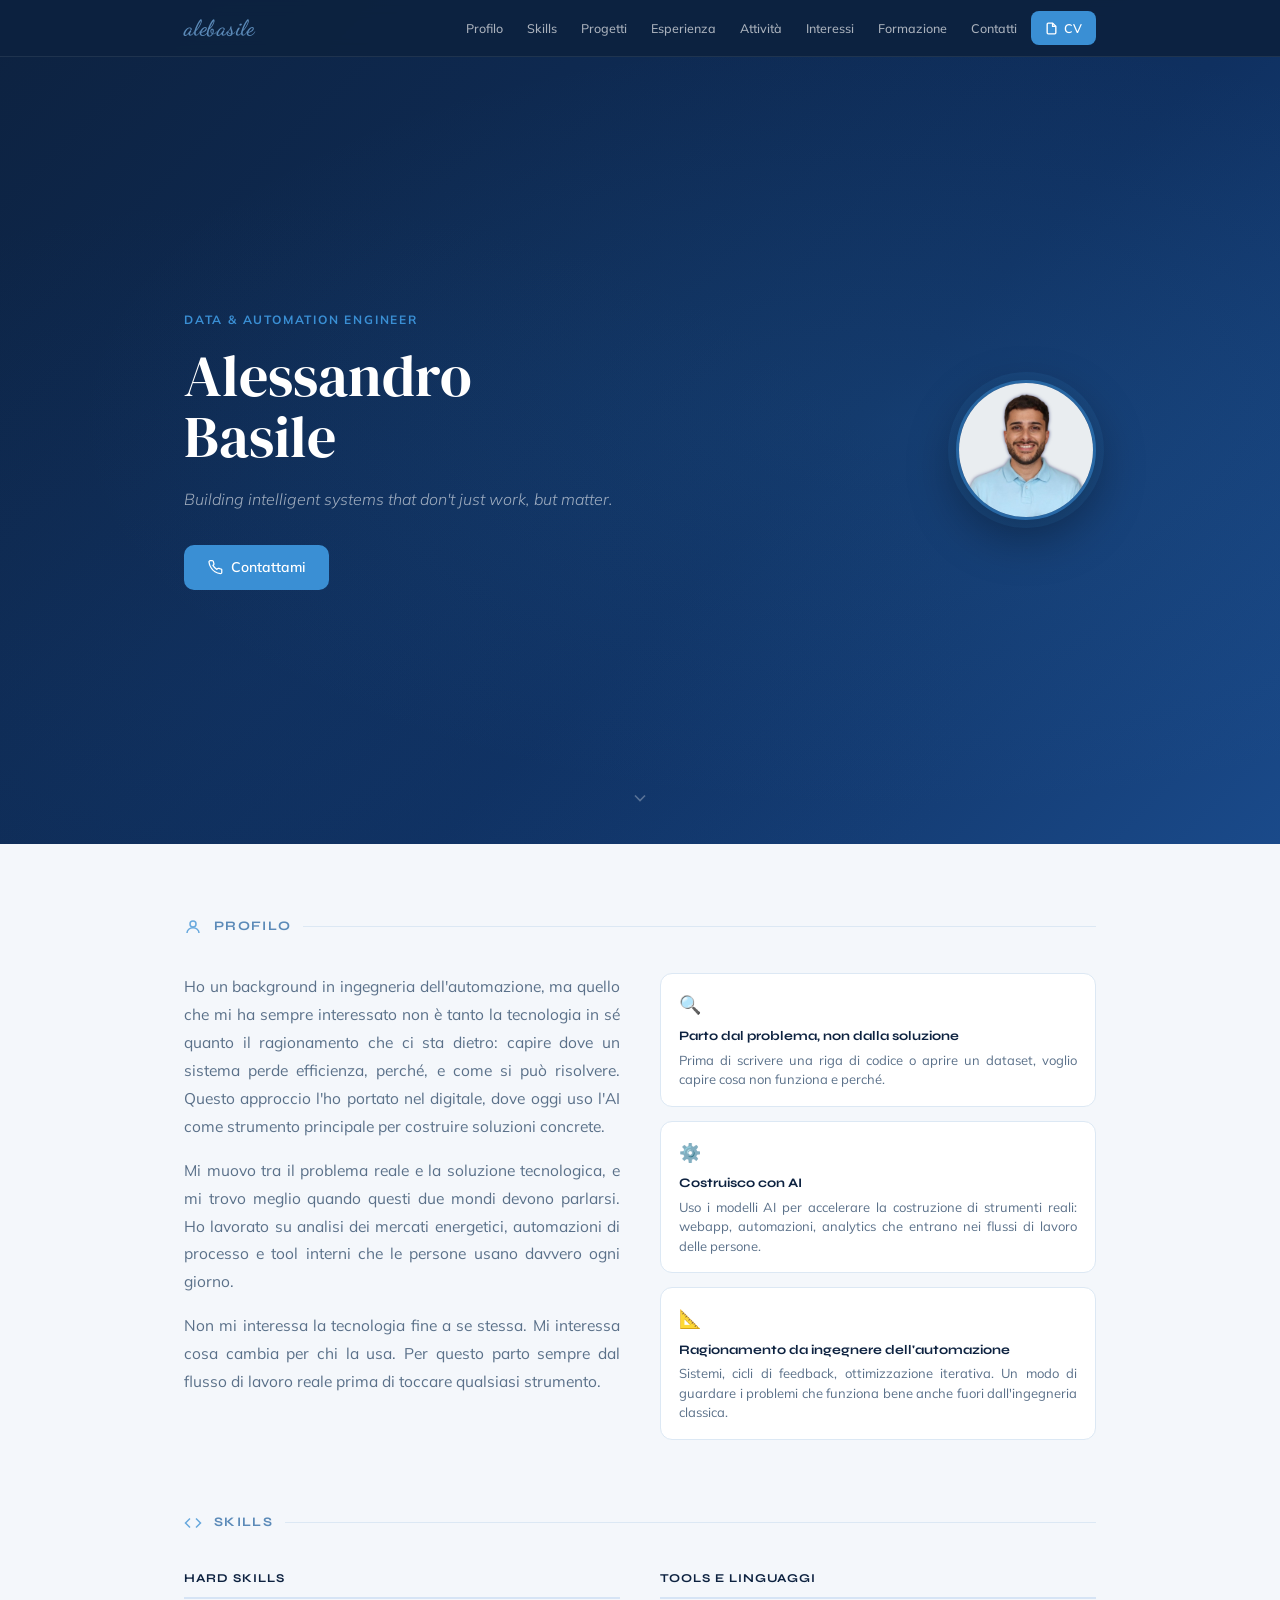
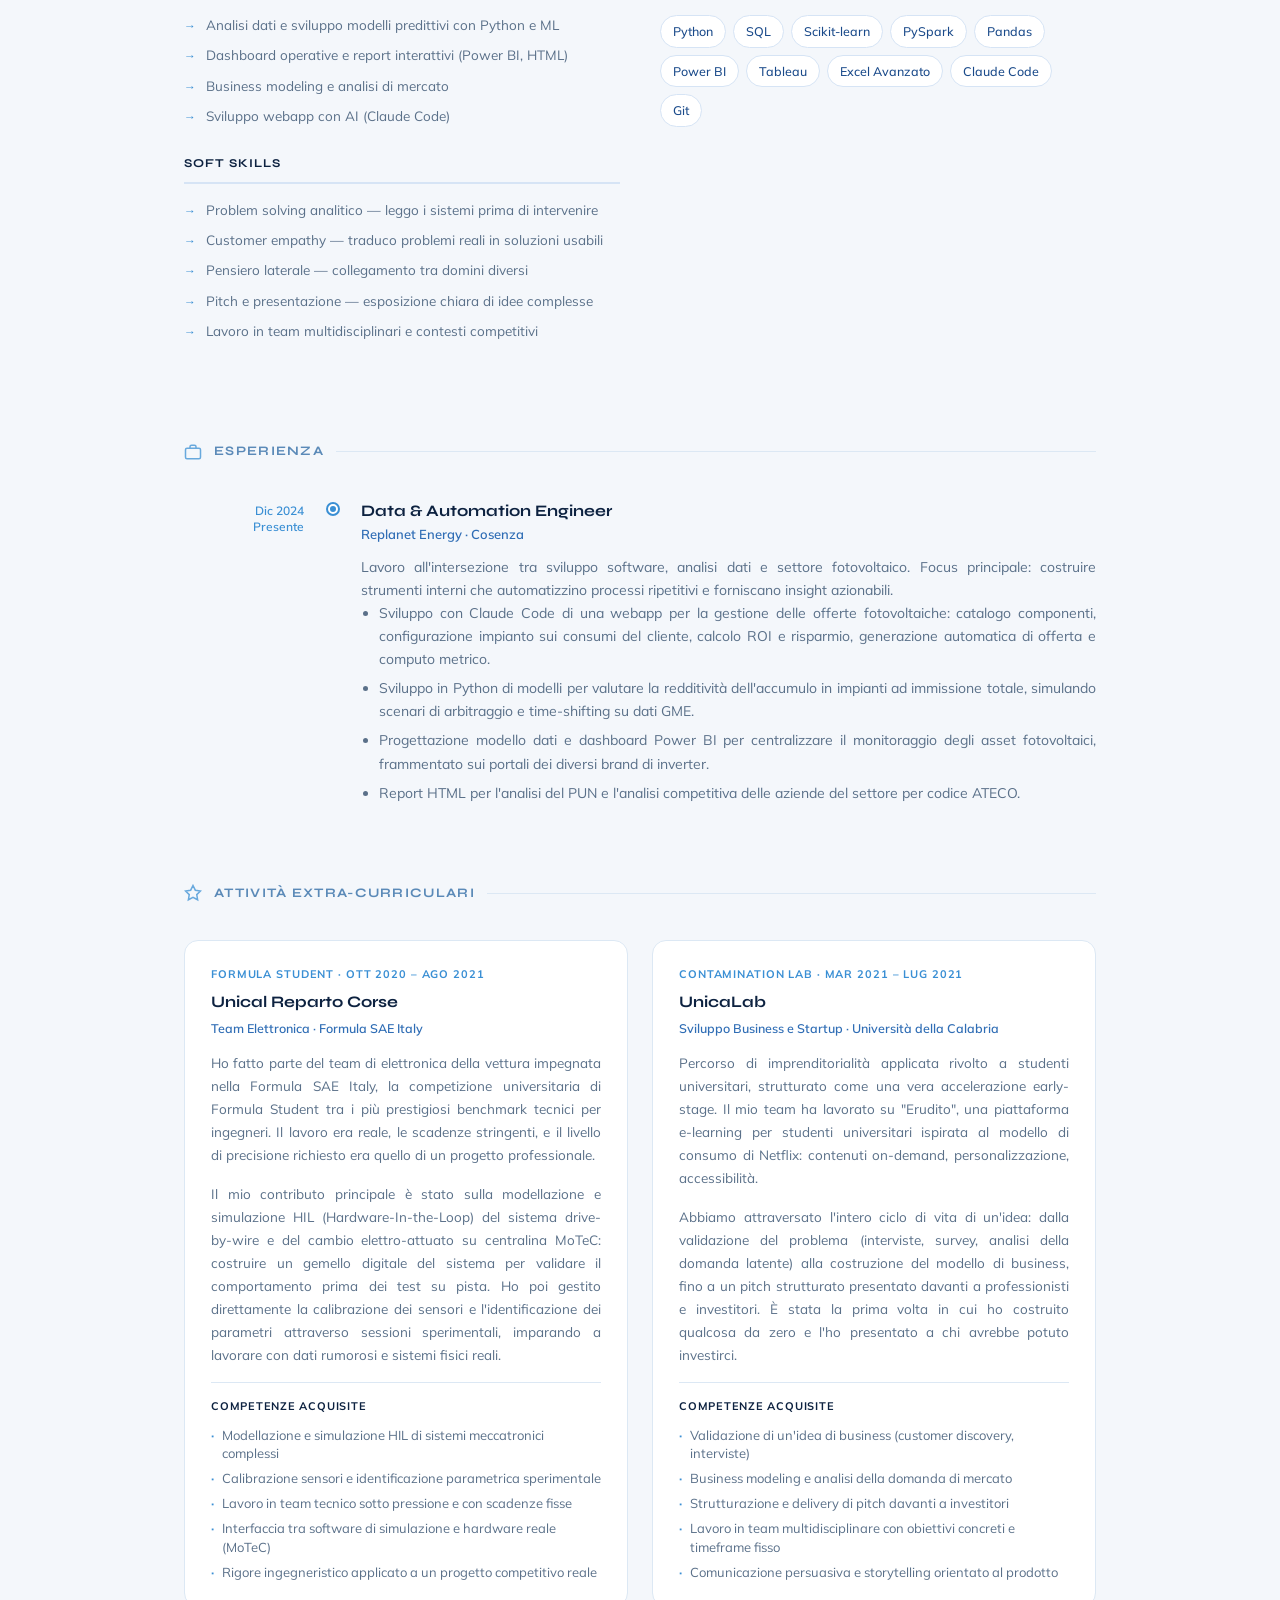
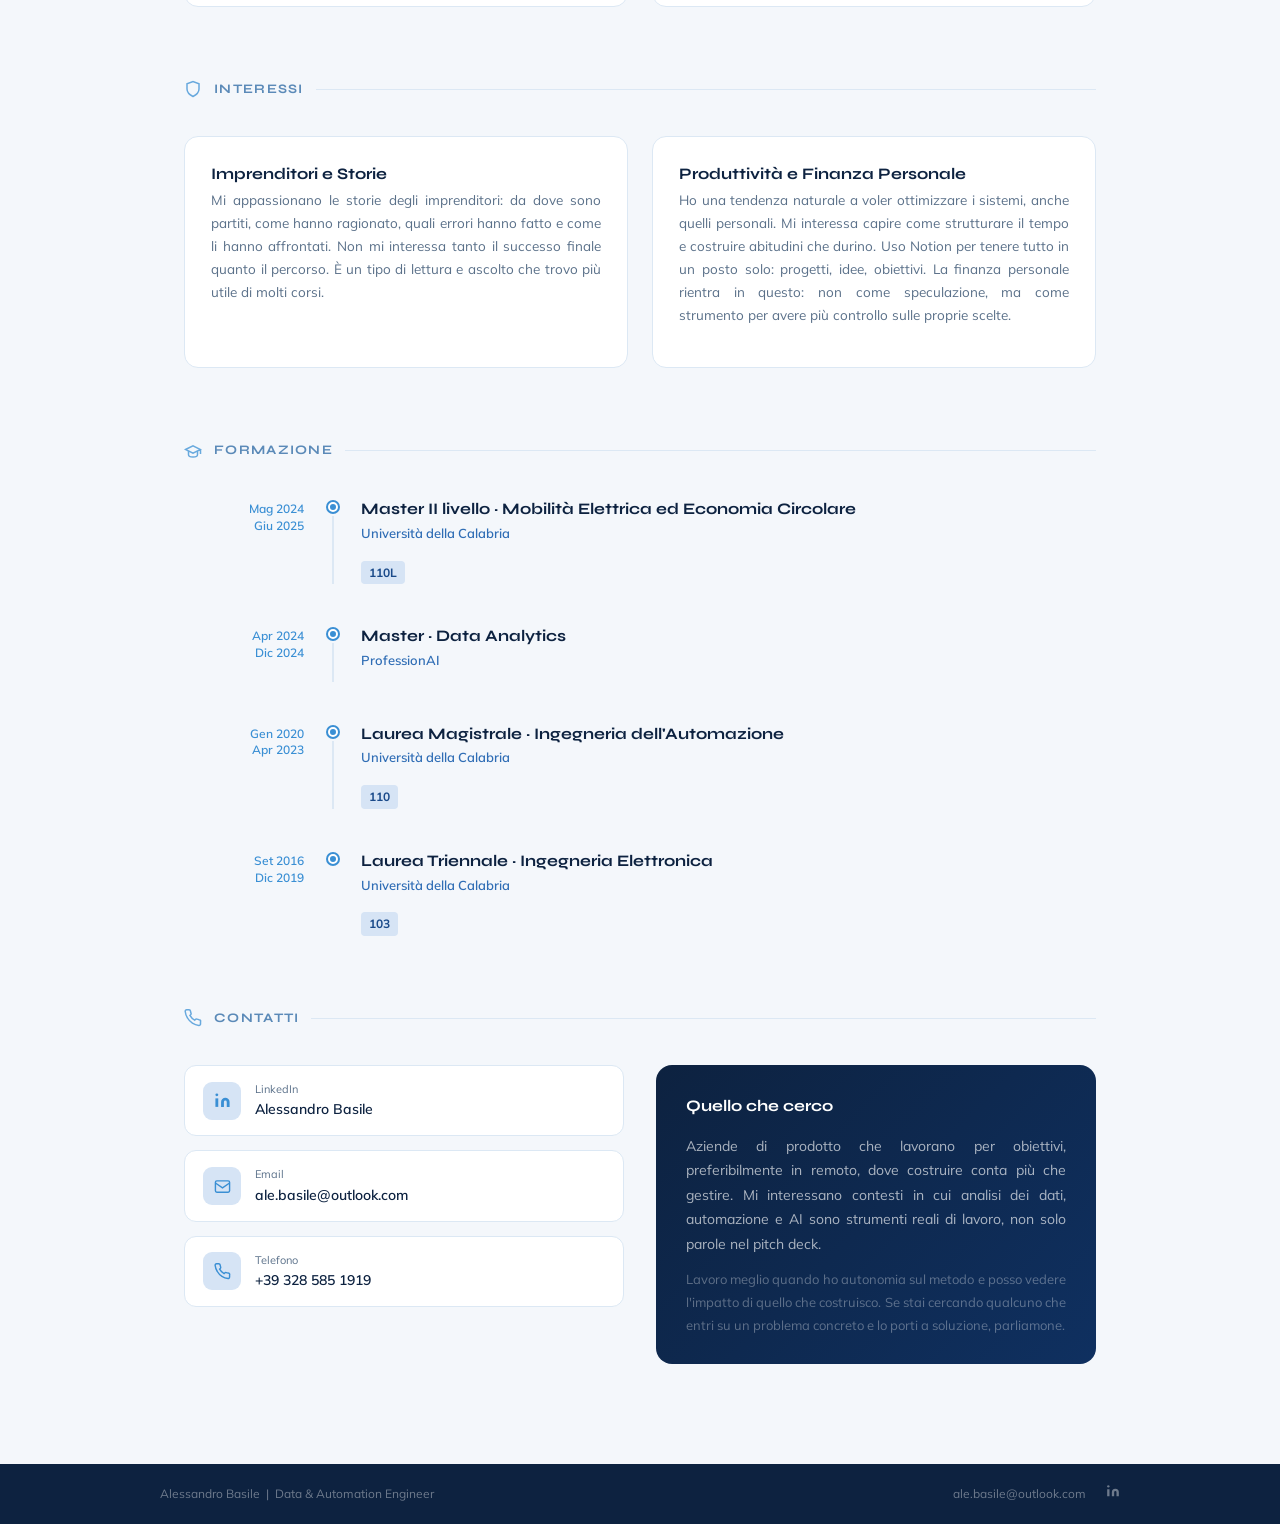
==== commit 988068ac: "Add files via upload" ====
--- a/index.html
+++ b/index.html
@@ -26,8 +26,8 @@
       <li><a href="projects.html">Progetti</a></li>
       <li><a href="#esperienza">Esperienza</a></li>
       <li><a href="#extra">Attività</a></li>
+      <li><a href="#interessi">Interessi</a></li>
       <li><a href="#formazione">Formazione</a></li>
-      <li><a href="#interessi">Interessi</a></li>
       <li><a href="#contatti">Contatti</a></li>
       <li>
         <a href="cv.pdf" download class="btn-cv">
@@ -46,8 +46,8 @@
     <a href="projects.html" onclick="closeMenu()">Progetti</a>
     <a href="#esperienza" onclick="closeMenu()">Esperienza</a>
     <a href="#extra" onclick="closeMenu()">Attività</a>
+    <a href="#interessi" onclick="closeMenu()">Interessi</a>
     <a href="#formazione" onclick="closeMenu()">Formazione</a>
-    <a href="#interessi" onclick="closeMenu()">Interessi</a>
     <a href="#contatti" onclick="closeMenu()">Contatti</a>
     <a href="cv.pdf" download onclick="closeMenu()">📄 CV versione A4</a>
   </div>
@@ -91,7 +91,7 @@
     <div class="profile-text">
       <p>Ho un background in ingegneria dell'automazione, ma quello che mi ha sempre interessato non è tanto la tecnologia in sé quanto il ragionamento che ci sta dietro: capire dove un sistema perde efficienza, perché, e come si può risolvere. Questo approccio l'ho portato nel digitale, dove oggi uso l'AI come strumento principale per costruire soluzioni concrete.</p>
       <p>Mi muovo tra il problema reale e la soluzione tecnologica, e mi trovo meglio quando questi due mondi devono parlarsi. Ho lavorato su analisi dei mercati energetici, automazioni di processo e tool interni che le persone usano davvero ogni giorno.</p>
-      <p>Quello che mi dà più soddisfazione è costruire cose che funzionano, che semplificano il lavoro di qualcuno e che continuano a farlo nel tempo.</p>
+      <p>Non mi interessa la tecnologia fine a se stessa. Mi interessa cosa cambia per chi la usa. Per questo parto sempre dal flusso di lavoro reale prima di toccare qualsiasi strumento.</p>
     </div>
     <div class="profile-pillars">
 
@@ -134,12 +134,9 @@
       <div class="skill-col-title">Hard Skills</div>
       <div class="skill-text-list">
         <div class="skill-text-item">Analisi dati e sviluppo modelli predittivi con Python e ML</div>
-        <div class="skill-text-item">Simulazione e modellazione di sistemi dinamici (Matlab / Simulink)</div>
         <div class="skill-text-item">Dashboard operative e report interattivi (Power BI, HTML)</div>
-        <div class="skill-text-item">Progettazione controllori automatici (PID, controlli robusti, EKF)</div>
-        <div class="skill-text-item">Sistemi embedded e robotica (Embedded C, ROS Noetic)</div>
         <div class="skill-text-item">Business modeling e analisi di mercato</div>
-        <div class="skill-text-item">Sviluppo webapp con AI (Claude Code + Python)</div>
+        <div class="skill-text-item">Sviluppo webapp con AI (Claude Code)</div>
       </div>
 
       <div class="skill-col-title">Soft Skills</div>
@@ -147,7 +144,7 @@
         <div class="skill-text-item">Problem solving analitico — leggo i sistemi prima di intervenire</div>
         <div class="skill-text-item">Customer empathy — traduco problemi reali in soluzioni usabili</div>
         <div class="skill-text-item">Pensiero laterale — collegamento tra domini diversi</div>
-        <div class="skill-text-item">Pitch &amp; presentazione — esposizione chiara di idee complesse</div>
+        <div class="skill-text-item">Pitch e presentazione — esposizione chiara di idee complesse</div>
         <div class="skill-text-item">Lavoro in team multidisciplinari e contesti competitivi</div>
       </div>
     </div>
@@ -155,22 +152,16 @@
     <!-- Colonna destra: tool chips -->
     <!-- ✏️ Aggiungi o rimuovi <span class="tool-chip">Nome</span> per aggiornare i tool -->
     <div>
-      <div class="skill-col-title">Tools &amp; Linguaggi</div>
+      <div class="skill-col-title">Tools e Linguaggi</div>
       <div class="tools-chips">
         <span class="tool-chip">Python</span>
         <span class="tool-chip">SQL</span>
-        <span class="tool-chip">Matlab</span>
-        <span class="tool-chip">Simulink</span>
-        <span class="tool-chip">Embedded C</span>
         <span class="tool-chip">Scikit-learn</span>
         <span class="tool-chip">PySpark</span>
         <span class="tool-chip">Pandas</span>
         <span class="tool-chip">Power BI</span>
         <span class="tool-chip">Tableau</span>
         <span class="tool-chip">Excel Avanzato</span>
-        <span class="tool-chip">ROS Noetic</span>
-        <span class="tool-chip">LabVIEW</span>
-        <span class="tool-chip">Kalman Filter (EKF)</span>
         <span class="tool-chip">Claude Code</span>
         <span class="tool-chip">Git</span>
       </div>
@@ -206,18 +197,12 @@
         <div class="tl-org">Replanet Energy · Cosenza</div>
         <div class="tl-desc">
           <p>Lavoro all'intersezione tra sviluppo software, analisi dati e settore fotovoltaico. Focus principale: costruire strumenti interni che automatizzino processi ripetitivi e forniscano insight azionabili.</p>
-          <button class="tl-toggle" onclick="toggleDetails(this)">
-            <svg width="14" height="14" viewBox="0 0 24 24" fill="none" stroke="currentColor" stroke-width="2.5"><polyline points="6 9 12 15 18 9"/></svg>
-            Mostra dettagli
-          </button>
-          <div class="tl-details">
-            <ul>
-              <li>Sviluppo con Claude Code di una webapp (Python + HTML) per la gestione delle offerte fotovoltaiche: catalogo componenti, configurazione impianto sui consumi del cliente, calcolo ROI e risparmio, generazione automatica di offerta e computo metrico.</li>
-              <li>Sviluppo in Python di modelli per valutare la redditività dell'accumulo in impianti ad immissione totale, simulando scenari di arbitraggio e time-shifting su dati GME.</li>
-              <li>Progettazione modello dati e dashboard Power BI per centralizzare il monitoraggio degli asset fotovoltaici, frammentato sui portali dei diversi brand di inverter.</li>
-              <li>Report HTML per l'analisi del PUN e l'analisi competitiva delle aziende del settore per codice ATECO.</li>
-            </ul>
-          </div>
+          <ul>
+            <li>Sviluppo con Claude Code di una webapp per la gestione delle offerte fotovoltaiche: catalogo componenti, configurazione impianto sui consumi del cliente, calcolo ROI e risparmio, generazione automatica di offerta e computo metrico.</li>
+            <li>Sviluppo in Python di modelli per valutare la redditività dell'accumulo in impianti ad immissione totale, simulando scenari di arbitraggio e time-shifting su dati GME.</li>
+            <li>Progettazione modello dati e dashboard Power BI per centralizzare il monitoraggio degli asset fotovoltaici, frammentato sui portali dei diversi brand di inverter.</li>
+            <li>Report HTML per l'analisi del PUN e l'analisi competitiva delle aziende del settore per codice ATECO.</li>
+          </ul>
         </div>
       </div>
     </div>
@@ -269,7 +254,7 @@
     <div class="extra-card">
       <div class="extra-card-tag">Contamination Lab · Mar 2021 – Lug 2021</div>
       <div class="extra-card-title">UnicaLab</div>
-      <div class="extra-card-sub">Sviluppo Business &amp; Startup · Università della Calabria</div>
+      <div class="extra-card-sub">Sviluppo Business e Startup · Università della Calabria</div>
       <p class="extra-card-desc">
         Percorso di imprenditorialità applicata rivolto a studenti universitari, strutturato come una vera accelerazione early-stage. Il mio team ha lavorato su "Erudito", una piattaforma e-learning per studenti universitari ispirata al modello di consumo di Netflix: contenuti on-demand, personalizzazione, accessibilità.
       </p>
@@ -290,6 +275,27 @@
   </div>
 </div>
 
+<!-- ══ INTERESSI ══ -->
+<div id="interessi" class="section-block reveal">
+  <div class="section-head">
+    <svg width="18" height="18" viewBox="0 0 24 24" fill="none" stroke="currentColor" stroke-width="2"><path d="M12 22s8-4 8-10V5l-8-3-8 3v7c0 6 8 10 8 10z"/></svg>
+    <h2>Interessi</h2>
+  </div>
+  <div class="extra-grid">
+
+    <div class="extra-card">
+      <div class="extra-card-title">Imprenditori e Storie</div>
+      <p class="extra-card-desc">Mi appassionano le storie degli imprenditori: da dove sono partiti, come hanno ragionato, quali errori hanno fatto e come li hanno affrontati. Non mi interessa tanto il successo finale quanto il percorso. È un tipo di lettura e ascolto che trovo più utile di molti corsi.</p>
+    </div>
+
+    <div class="extra-card">
+      <div class="extra-card-title">Produttività e Finanza Personale</div>
+      <p class="extra-card-desc">Ho una tendenza naturale a voler ottimizzare i sistemi, anche quelli personali. Mi interessa capire come strutturare il tempo e costruire abitudini che durino. Uso Notion per tenere tutto in un posto solo: progetti, idee, obiettivi. La finanza personale rientra in questo: non come speculazione, ma come strumento per avere più controllo sulle proprie scelte.</p>
+    </div>
+
+  </div>
+</div>
+
 <!-- ══ FORMAZIONE ══ -->
 <!--
   ✏️ Per ogni voce formativa:
@@ -353,27 +359,6 @@
   </div>
 </div>
 
-<!-- ══ INTERESSI ══ -->
-<div id="interessi" class="section-block reveal">
-  <div class="section-head">
-    <svg width="18" height="18" viewBox="0 0 24 24" fill="none" stroke="currentColor" stroke-width="2"><path d="M12 22s8-4 8-10V5l-8-3-8 3v7c0 6 8 10 8 10z"/></svg>
-    <h2>Interessi</h2>
-  </div>
-  <div class="extra-grid">
-
-    <div class="extra-card">
-      <div class="extra-card-title">Imprenditori &amp; Storie</div>
-      <p class="extra-card-desc">Mi appassionano le storie degli imprenditori: da dove sono partiti, come hanno ragionato, quali errori hanno fatto e come li hanno affrontati. Non mi interessa tanto il successo finale quanto il percorso. È un tipo di lettura e ascolto che trovo più utile di molti corsi.</p>
-    </div>
-
-    <div class="extra-card">
-      <div class="extra-card-title">Produttività &amp; Finanza Personale</div>
-      <p class="extra-card-desc">Ho una tendenza naturale a voler ottimizzare i sistemi, anche quelli personali. Mi interessa capire come strutturare il tempo e costruire abitudini che durino. La finanza personale rientra in questo: non come speculazione, ma come strumento per avere più controllo sulle proprie scelte.</p>
-    </div>
-
-  </div>
-</div>
-
 <!-- ══ CONTATTI ══ -->
 <!-- ✏️ Modifica: URL LinkedIn, numero di telefono, testi del riquadro "Quello che cerco" -->
 <div id="contatti" class="section-block reveal">
